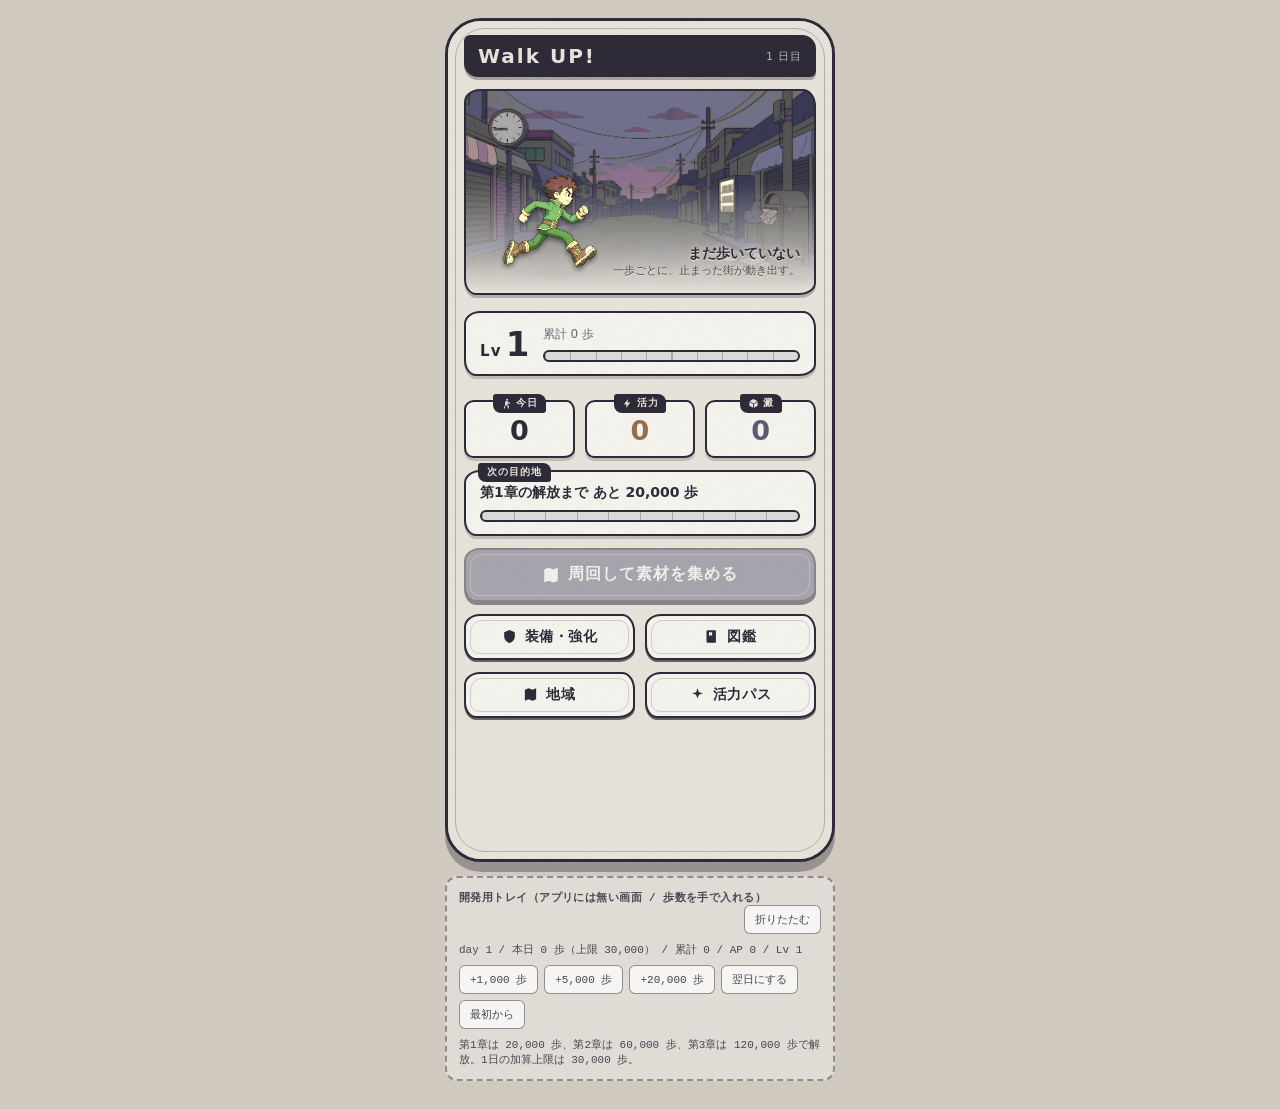
==== web/index.html @ e8f39b94 "feat: 画面デザインの見本としてブラウザ版を追加した SwiftUI で書くと、角丸カードの縦積み・行で組んだ一覧・SF Symbols・ 標準ナビゲーションバーという最短経路に落ちる。これは健康" ====
<!doctype html>
<html lang="ja">
<head>
<meta charset="utf-8">
<meta name="viewport" content="width=device-width, initial-scale=1, viewport-fit=cover">
<title>Walk UP! — ブラウザ版（画面デザインの見本）</title>
<link rel="stylesheet" href="style.css">
</head>
<body>

<!-- 端末の枠。画面はすべてこの中に重ねる。
     iPhone 相当（390×844）に固定してあるのは、SwiftUI へ移すときに
     「この幅で成立しているか」をそのまま確かめられるようにするため。 -->
<div id="frame">
  <div class="screen" id="home"></div>
  <div id="curtain"></div>
</div>

<!-- 開発用トレイ。**本編には存在しない。**
     ブラウザにはヘルスケアが無いので、歩数だけはここから手で入れる。
     意匠をわざとゲームから外し、移植対象と取り違えないようにしている。 -->
<div id="tray">
  <div class="tray-title">
    開発用トレイ（アプリには無い画面 / 歩数を手で入れる）
    <button data-act="fold" style="float:right">折りたたむ</button>
  </div>
  <div id="tray-state"></div>
  <div class="tray-row">
    <button data-walk="1000">+1,000 歩</button>
    <button data-walk="5000">+5,000 歩</button>
    <button data-walk="20000">+20,000 歩</button>
    <button data-act="next-day">翌日にする</button>
    <button data-act="reset">最初から</button>
  </div>
  <div class="tray-hint">第1章は 20,000 歩、第2章は 60,000 歩、第3章は 120,000 歩で解放。1日の加算上限は 30,000 歩。</div>
</div>

<script src="data.js"></script>
<script src="engine.js"></script>
<script src="ui.js"></script>
</body>
</html>
---- web/style.css ----
/* Walk UP! ブラウザ版 — 画面の意匠
 *
 * このファイルが本体。**ゲームに見えるかどうかは、ほぼここで決まる。**
 *
 * ── なぜ「アプリの顔」になるのか（作り直しの理由） ──
 * 角丸のカードを縦に等間隔で積み、各カードに見出しと数値を1つずつ置く。
 * これが健康アプリ・習慣化アプリの構造そのもので、中の絵や言葉を
 * どれだけ作り込んでも、構造が同じなら同じ顔になる。色や書体の問題ではない。
 *
 * ── ここで採る構造 ──
 * 画集の頁として組む。すなわち **図版（絵）と紙面（文字）を分ける。**
 *   1. 画面上部は「図版」。絵を薄めず、額装して1枚の絵として見せる
 *   2. 図版の下が「紙面」。数値は札に載せ、見出しは墨の帯で打つ
 *   3. 面には必ず 2px のインク線。角丸は不均一にして手で引いた線に寄せる
 *   4. 影はぼかさない。真下に落とす硬い影だけ
 *   5. OS 標準の部品（ナビバー・リスト行・トグル・システムアイコン）は1つも出さない
 *   6. 数値は等幅・極太。必ず動かしてから止める
 *
 * SwiftUI へ移すときの対応は `README.md` に表で置いてある。
 */

/* ------------------------------------------------------------------ */
/* 0. トークン                                                         */
/* ------------------------------------------------------------------ */

:root {
  /* 紙の色。**OS のライト／ダークには追従させない。**
     ダルモンの立ち絵はこの色の上で描かれている（ART_PROMPTS.md §2）。 */
  --paper: #E8E4DC;
  --paper-deep: #DCD6CB;  /* 紙面の陰。図版との境や見開きの谷に使う */
  --card: #F6F4EF;

  --ink: #2E2A38;        /* 輪郭線と本文。アートの線と同じ濃さ */
  --ink-soft: rgba(46, 42, 56, .32);
  --accent: #5F5B76;
  --accent-fill: #6B6782;
  --vigor: #9A6F4A;      /* 活力（AP）。歩数由来の資源なので暖色で区別する */
  --danger: #9B4A4A;
  --text: #2E2A38;
  --text-soft: #6B6675;

  --stroke: 2px;
  --depth: 3px;

  /* **角丸を不均一にする。** 四隅が同じ半径だと定規で引いた図形＝UI 部品に見える。
     縦横で別の値を与えると、手で囲った枠に近づく。 */
  --round: 16px 13px 17px 12px / 13px 17px 12px 16px;
  --round-s: 10px 8px 11px 9px / 9px 11px 8px 10px;

  --font: "Hiragino Maru Gothic ProN", "ヒラギノ丸ゴ ProN W4",
          "Hiragino Sans", "Yu Gothic", system-ui, sans-serif;

  /* 紙目。無地の面は印刷物に見えない。**ごく薄く、しかし必ず敷く。** */
  --grain: url("data:image/svg+xml,%3Csvg xmlns='http://www.w3.org/2000/svg' width='140' height='140'%3E%3Cfilter id='n'%3E%3CfeTurbulence type='fractalNoise' baseFrequency='0.85' numOctaves='3'/%3E%3CfeColorMatrix type='saturate' values='0'/%3E%3C/filter%3E%3Crect width='140' height='140' filter='url(%23n)' opacity='0.5'/%3E%3C/svg%3E");
}

* { box-sizing: border-box; margin: 0; padding: 0; -webkit-tap-highlight-color: transparent; }

body {
  font-family: var(--font);
  color: var(--text);
  background: #CFC9BF;
  display: flex;
  flex-direction: column;
  align-items: center;
  gap: 14px;
  padding: 18px 12px 28px;
  min-height: 100vh;
}

button { font-family: inherit; color: inherit; border: none; background: none; cursor: pointer; }
img { display: block; }

/* ------------------------------------------------------------------ */
/* 1. 端末の枠                                                         */
/* ------------------------------------------------------------------ */

#frame {
  position: relative;
  width: 390px;
  height: 844px;
  max-width: 100%;
  background: var(--paper);
  border: 3px solid var(--ink);
  border-radius: 36px;
  overflow: hidden;
  box-shadow: 0 10px 0 rgba(46, 42, 56, .35);
  flex: none;
}

/* 額装の内枠。**画集の図版は必ず枠の内側にある。**
   細い線を1本入れるだけで、画面が「頁」として閉じる。 */
#frame::after {
  content: ""; position: absolute; inset: 7px;
  border: 1px solid rgba(46, 42, 56, .28);
  border-radius: 30px;
  pointer-events: none;
  z-index: 80;
}

@media (max-width: 460px) {
  body { padding: 0; gap: 0; }
  #frame { width: 100%; height: 100dvh; border: none; border-radius: 0; box-shadow: none; }
  #frame::after { border-radius: 0; inset: 5px; }
}

.screen {
  position: absolute;
  inset: 0;
  /* **必ず自前の重なり文脈を作る。** これが無いと、画面の中で z-index を持つ部品
     （看板や図版）が、上に重ねたシートより手前に描かれて突き抜ける。 */
  z-index: 0;
  display: flex;
  flex-direction: column;
  background: var(--paper);
  overflow: hidden;
}

/* 紙目を全画面に敷く。乗算で落とすので、下の絵の色は変えない。 */
.screen::before {
  content: ""; position: absolute; inset: 0; z-index: 60;
  background-image: var(--grain);
  opacity: .16;
  mix-blend-mode: multiply;
  pointer-events: none;
}

/* シートは下から上げる。標準のモーダルに見せないため、上端を綴じ目のように作る。 */
.screen.sheet {
  top: 24px;
  border-top: var(--stroke) solid var(--ink);
  border-radius: 20px 18px 0 0;
  box-shadow: 0 -6px 0 rgba(46, 42, 56, .18);
}
@keyframes sheet-in { from { transform: translateY(100%); } to { transform: translateY(0); } }
@keyframes sheet-out { from { transform: translateY(0); } to { transform: translateY(100%); } }
.screen.sheet { animation: sheet-in .26s cubic-bezier(.2, .8, .3, 1) both; }
.screen.sheet.leaving { animation: sheet-out .2s ease-in both; }
/* 中身を作り直しただけのときは滑らせない。開き直して見えると操作が重くなる。 */
.screen.static { animation: none; }

@keyframes cover-in { from { opacity: 0; transform: scale(1.03); } to { opacity: 1; transform: scale(1); } }
.screen.cover { animation: cover-in .22s ease-out both; }

.body {
  /* **`position` を落とさないこと。** 図版が絶対配置なので、
     中身が静的配置のままだと絵の方が上に描かれ、紙面が絵の下に沈む。 */
  position: relative;
  flex: 1;
  overflow-y: auto;
  -webkit-overflow-scrolling: touch;
  padding: 16px;
  display: flex;
  flex-direction: column;
  gap: 12px;
}

/* 場面転換の暗転。**ここが無いと戦闘が「次の頁」に見える。** */
#curtain {
  position: absolute; inset: 0; background: #000;
  opacity: 0; pointer-events: none; transition: opacity .22s ease; z-index: 90;
}
#curtain.on { opacity: 1; }

/* ------------------------------------------------------------------ */
/* 2. 紙面の部品                                                       */
/* ------------------------------------------------------------------ */

/* 面。線と硬い影を持ち、角丸は不均一。 */
.panel {
  position: relative;
  background: var(--card);
  border: var(--stroke) solid var(--ink);
  border-radius: var(--round);
  box-shadow: 0 var(--depth) 0 rgba(46, 42, 56, .22);
  padding: 14px;
}
.panel.tight { padding: 12px; }
.panel.warn { background: rgba(155, 74, 74, .16); }
.panel.mark { background: rgba(95, 91, 118, .26); }

/* **見出しは「墨で押した帯」にする。**
   細い文字＋下線だとフォームの節見出しに見え、そこから全体が書類に戻る。 */
.plate {
  display: inline-flex; align-items: center; gap: 6px;
  /* 縦並びの中に置いても幅いっぱいに伸びないようにする。
     帯が画面幅に伸びると、押した印ではなく見出しバーになる。 */
  align-self: flex-start;
  padding: 5px 12px 6px;
  background: var(--ink);
  color: var(--paper);
  border-radius: 4px 11px 4px 11px;
  font-size: 12px; font-weight: 800; letter-spacing: .12em;
}
.plate.open { background: transparent; color: var(--ink); border: var(--stroke) solid var(--ink); }

.caption { font-size: 12px; color: var(--text-soft); line-height: 1.6; }
.body-text { font-size: 14px; line-height: 1.75; }
.row { display: flex; align-items: center; gap: 10px; }
.row.between { justify-content: space-between; }
.stack { display: flex; flex-direction: column; gap: 10px; }
.grow { flex: 1; }

/* ------------------------------------------------------------------ */
/* 3. ヘッダー                                                         */
/* ------------------------------------------------------------------ */

/* **標準のナビゲーションバーは使わない。**
   タイトルと「閉じる」が OS の顔で出ると、開いた瞬間に設定画面に見える。 */
.game-header {
  position: relative; z-index: 2;
  display: flex; align-items: center; gap: 12px;
  padding: 14px 16px 10px;
  flex: none;
}
.game-header h1 {
  font-size: 19px; font-weight: 800; letter-spacing: .08em;
}

.round-button {
  width: 38px; height: 38px; flex: none;
  display: grid; place-items: center;
  background: var(--card);
  border: var(--stroke) solid var(--ink);
  border-radius: 50%;
  box-shadow: 0 2px 0 rgba(46, 42, 56, .5);
  transition: transform .08s ease-out, box-shadow .08s ease-out;
}
.round-button:active { transform: translateY(2px); box-shadow: 0 0 0 rgba(46, 42, 56, 0); }

/* 持ち物。丸めた札に線を引くだけで「持ち物」に見える。 */
.counter {
  display: inline-flex; align-items: center; gap: 5px;
  padding: 6px 12px;
  background: var(--card);
  border: var(--stroke) solid var(--ink);
  border-radius: 999px;
  font-size: 13px; font-weight: 800;
  font-variant-numeric: tabular-nums;
  color: var(--accent);
}
.counter.vigor { color: var(--vigor); }

/* ------------------------------------------------------------------ */
/* 4. ボタン＝札                                                       */
/* ------------------------------------------------------------------ */

/* 手応えは色ではなく**動き**で作る。押した瞬間に影の分だけ沈める。
   内側にもう1本線を入れると、板に彫った看板に見える。 */
.btn {
  position: relative;
  display: flex; align-items: center; justify-content: center; gap: 8px;
  width: 100%; min-height: 54px;
  padding: 0 16px;
  font-size: 16px; font-weight: 800; letter-spacing: .06em;
  color: #fff;
  background: var(--accent-fill);
  border: var(--stroke) solid var(--ink);
  border-radius: var(--round);
  box-shadow: 0 var(--depth) 0 var(--ink);
  transition: transform .08s ease-out, box-shadow .08s ease-out;
}
.btn::after {
  content: ""; position: absolute; inset: 4px;
  border: 1px solid rgba(255, 255, 255, .32);
  border-radius: 12px 10px 13px 9px;
  pointer-events: none;
}
.btn:active { transform: translateY(var(--depth)); box-shadow: 0 0 0 var(--ink); }
.btn[disabled] { opacity: .5; pointer-events: none; }

.btn.secondary {
  min-height: 46px; font-size: 14px; letter-spacing: .04em;
  color: var(--ink); background: var(--card);
  box-shadow: 0 2px 0 rgba(46, 42, 56, .7);
}
.btn.secondary::after { border-color: rgba(46, 42, 56, .18); }
.btn.secondary:active { transform: translateY(2px); box-shadow: 0 0 0 var(--ink); }

/* 行内の小さな札（着脱・強化）。 */
.chip {
  display: inline-flex; align-items: center; gap: 5px;
  padding: 8px 14px;
  font-size: 12px; font-weight: 800;
  color: var(--ink); background: var(--card);
  border: var(--stroke) solid var(--ink);
  border-radius: var(--round-s);
  box-shadow: 0 2px 0 rgba(46, 42, 56, .7);
  transition: transform .08s ease-out, box-shadow .08s ease-out;
  white-space: nowrap;
}
.chip:active { transform: translateY(2px); box-shadow: 0 0 0 var(--ink); }
.chip.on { background: var(--accent-fill); color: #fff; }
.chip[disabled] { opacity: .45; pointer-events: none; }

.btn-row { display: flex; gap: 10px; }
.btn-row > * { flex: 1; }

/* ------------------------------------------------------------------ */
/* 5. 数値とゲージ                                                     */
/* ------------------------------------------------------------------ */

.num { font-variant-numeric: tabular-nums; font-weight: 800; }

/* 数値は「札に打った数」として置く。
   **見出しを上、数値を下に積むと帳票になる。**帯を貼って数を主役にする。 */
.tile {
  position: relative;
  flex: 1; min-width: 0;
  display: flex; flex-direction: column; align-items: center; gap: 4px;
  padding: 12px 6px 10px;
  background: var(--card);
  border: var(--stroke) solid var(--ink);
  border-radius: var(--round-s);
  box-shadow: 0 var(--depth) 0 rgba(46, 42, 56, .22);
}
.tile .k {
  display: flex; align-items: center; gap: 4px;
  font-size: 10px; font-weight: 800; letter-spacing: .08em;
  color: var(--paper); background: var(--ink);
  padding: 2px 8px 3px; border-radius: 3px 8px 3px 8px;
  margin-top: -20px;
}
.tile .v {
  font-size: 27px; font-weight: 800; font-variant-numeric: tabular-nums;
  line-height: 1.05; color: var(--ink);
}
.tile.vigor .v { color: var(--vigor); }
.tile.accent .v { color: var(--accent); }
.tile-row { display: flex; gap: 10px; margin-top: 12px; }

/* ゲージ。**線の無い細いバーは OS 標準の部品にしか見えない。**
   輪郭線を引き、内側に目盛りを刻む。 */
.meter {
  position: relative;
  height: 16px;
  border: var(--stroke) solid var(--ink);
  border-radius: 999px;
  background: rgba(95, 91, 118, .16);
  overflow: hidden;
}
.meter > i {
  display: block; height: 100%;
  background: var(--accent);
  border-radius: 999px;
  transition: width .35s cubic-bezier(.2, .8, .3, 1);
}
/* 目盛り。10等分の刻みがあるだけで「計器」になる。 */
.meter::after {
  content: ""; position: absolute; inset: 0;
  background: repeating-linear-gradient(to right,
    rgba(46, 42, 56, .28) 0 1px, transparent 1px 10%);
  pointer-events: none;
}
.meter.vigor { background: rgba(154, 111, 74, .18); }
.meter.vigor > i { background: var(--vigor); }
.meter.danger { background: rgba(155, 74, 74, .2); }
.meter.danger > i { background: var(--danger); }
.meter.slim { height: 12px; }

/* ------------------------------------------------------------------ */
/* 6. ホーム — 図版と紙面                                              */
/* ------------------------------------------------------------------ */

/* 看板。アプリ名は見出しではなく**看板**として出す。 */
.signboard {
  position: relative; z-index: 2;
  display: flex; align-items: center; gap: 10px;
  margin: 14px 16px 0;
  padding: 9px 14px;
  background: var(--ink);
  color: var(--paper);
  border-radius: 6px 14px 6px 14px;
  box-shadow: 0 var(--depth) 0 rgba(46, 42, 56, .35);
}
.signboard .title { font-size: 20px; font-weight: 800; letter-spacing: .1em; }
.signboard .day { margin-left: auto; font-size: 11px; opacity: .75; letter-spacing: .08em; }

/* 図版。**絵を薄めない。** 55% まで沈めた背景は「ぼやけた汚れ」にしかならず、
   世界がそこにある感じは出ない。額に入れて1枚の絵として見せ、
   下端だけを紙に溶かして、紙面と地続きにする。 */
.plate-art {
  position: relative;
  margin: 12px 16px 0;
  height: 206px;
  border: var(--stroke) solid var(--ink);
  border-radius: var(--round);
  overflow: hidden;
  background-size: cover;
  background-position: center 38%;
  box-shadow: 0 var(--depth) 0 rgba(46, 42, 56, .28);
  flex: none;
}
.plate-art::after {
  content: ""; position: absolute; inset: 0;
  background: linear-gradient(to bottom, rgba(232,228,220,0) 45%, rgba(232,228,220,.55) 78%, var(--paper) 100%);
}
.plate-art .hero {
  position: absolute; left: 18px; bottom: 6px; z-index: 1;
  width: 132px; height: 132px; object-fit: contain;
  filter: drop-shadow(0 3px 2px rgba(0,0,0,.4));
}
/* 接地の影。立ち絵は透過で影を持たないので、UI 側で足さないと浮く。 */
.plate-art .ground {
  position: absolute; left: 40px; bottom: 10px; z-index: 0;
  width: 96px; height: 16px;
  background: radial-gradient(ellipse at center, rgba(0,0,0,.45), rgba(0,0,0,0) 70%);
}
/* 世界の側の言葉。図版の中に置く。紙面に降ろすと説明文になる。 */
.plate-art .voice {
  position: absolute; right: 14px; bottom: 14px; z-index: 2;
  max-width: 190px; text-align: right;
}
.plate-art .voice .l1 {
  font-size: 14px; font-weight: 800; color: var(--ink);
  text-shadow: 0 1px 0 var(--paper), 0 0 6px var(--paper);
}
.plate-art .voice .l2 {
  font-size: 11px; color: var(--ink); opacity: .78; line-height: 1.5;
  text-shadow: 0 1px 0 var(--paper), 0 0 6px var(--paper);
}

@keyframes bob { from { transform: translateY(5px); } to { transform: translateY(-5px); } }
.bob { animation: bob 2.2s ease-in-out infinite alternate; }

/* 級位の帯。Lv とゲージを横一列に置いて、カードの積み重ねを1段減らす。 */
.rank-band {
  display: flex; align-items: center; gap: 12px;
  padding: 12px 14px;
  background: var(--card);
  border: var(--stroke) solid var(--ink);
  border-radius: var(--round);
  box-shadow: 0 var(--depth) 0 rgba(46, 42, 56, .22);
}
.rank-band .lv {
  font-size: 15px; font-weight: 800; letter-spacing: .08em; line-height: 1;
  display: flex; align-items: baseline; gap: 4px; flex: none;
}
.rank-band .lv b { font-size: 34px; font-variant-numeric: tabular-nums; }
.rank-band .right { flex: 1; min-width: 0; display: flex; flex-direction: column; gap: 6px; }

.badge-up {
  padding: 3px 9px 4px; border-radius: 999px;
  background: var(--vigor); color: #fff;
  border: var(--stroke) solid var(--ink);
  font-size: 10px; font-weight: 800; letter-spacing: .08em;
  animation: stamp .32s cubic-bezier(.2, 1.6, .4, 1) both;
}
@keyframes stamp {
  from { transform: scale(1.7) rotate(-14deg); opacity: 0; }
  to { transform: scale(1) rotate(0); opacity: 1; }
}

/* 次の目的地。**行ではなく高札**として出す。 */
.notice {
  position: relative;
  display: flex; align-items: center; gap: 12px;
  padding: 12px 14px;
  background: var(--card);
  border: var(--stroke) solid var(--ink);
  border-radius: var(--round);
  box-shadow: 0 var(--depth) 0 rgba(46, 42, 56, .22);
}
.notice .tag {
  position: absolute; top: -9px; left: 12px;
  padding: 2px 9px 3px;
  background: var(--ink); color: var(--paper);
  font-size: 10px; font-weight: 800; letter-spacing: .1em;
  border-radius: 3px 8px 3px 8px;
}
.notice .face { flex: none; width: 46px; height: 46px; display: grid; place-items: center; }
.notice .face img { width: 46px; height: 46px; object-fit: contain; }
.notice .where { font-size: 11px; color: var(--text-soft); letter-spacing: .06em; }
.notice .who { font-size: 15px; font-weight: 800; }
.notice .cost { margin-left: auto; display: inline-flex; align-items: center; gap: 4px; font-size: 14px; font-weight: 800; color: var(--vigor); }
.notice .cost.short { color: var(--text-soft); }

/* ------------------------------------------------------------------ */
/* 7. 討伐 — 道と標                                                    */
/* ------------------------------------------------------------------ */

/* 章の扉。地域の絵を細く敷き、そこから道が始まる。 */
.chapter-card { padding: 0; overflow: hidden; }
.chapter-door {
  position: relative; height: 72px;
  background-size: cover; background-position: center 45%;
  border-bottom: var(--stroke) solid var(--ink);
  display: flex; align-items: center; gap: 8px; padding: 0 12px;
}
.chapter-door::after {
  content: ""; position: absolute; inset: 0;
  background: linear-gradient(to right, rgba(0,0,0,.55), rgba(0,0,0,.2));
}
.chapter-door > * { position: relative; z-index: 1; }
.chapter-door h2 { color: #fff; font-size: 16px; font-weight: 800; letter-spacing: .06em; text-shadow: 0 1px 3px rgba(0,0,0,.7); }
.chapter-door .no {
  color: var(--ink); background: var(--paper);
  font-size: 11px; font-weight: 800; letter-spacing: .08em;
  padding: 3px 9px 4px; border-radius: 3px 9px 3px 9px;
}
.chapter-door.locked { filter: grayscale(1) brightness(.8); }
.chapter-body { padding: 12px 14px 14px; }
.panel.closed { opacity: .6; }

/* **一覧を「行」で組まない。** 上から下へ道を1本引き、ノードを標として置く。
   同じ情報でも、リスト行にした瞬間に設定画面になる。 */
.trail { position: relative; }
.trail::before {
  content: ""; position: absolute;
  left: 27px; top: 12px; bottom: 12px;
  width: 0; border-left: 3px dotted rgba(46, 42, 56, .38);
}

.node {
  position: relative;
  display: flex; align-items: center; gap: 12px;
  width: 100%;
  padding: 6px 2px;
  text-align: left;
}
.node .medal {
  position: relative; flex: none;
  width: 50px; height: 50px;
  display: grid; place-items: center;
  background: var(--card);
  border: var(--stroke) solid var(--ink);
  border-radius: 50%;
  box-shadow: 0 2px 0 rgba(46, 42, 56, .45);
}
.node .medal img { width: 40px; height: 40px; object-fit: contain; }
.node.locked .medal { background: rgba(46, 42, 56, .08); }
.node:not(.cleared) .medal img { filter: grayscale(1); opacity: .5; }
.node.cleared .medal { background: rgba(95, 91, 118, .22); }
/* ボスは径を変えずに**二重の輪**で示す。径を変えると道の線から中心がずれる。 */
.node.boss .medal {
  border-width: 3px;
  box-shadow: 0 2px 0 rgba(46, 42, 56, .45), 0 0 0 3px var(--card), 0 0 0 5px var(--ink);
}
.node .stamp {
  position: absolute; right: -3px; bottom: -3px;
  width: 20px; height: 20px; border-radius: 50%;
  display: grid; place-items: center;
  background: var(--card); border: var(--stroke) solid var(--ink);
  color: var(--accent);
}
.node .name { font-size: 14px; font-weight: 700; letter-spacing: .02em; }
.node.boss .name { font-size: 15px; font-weight: 800; }
.node .cost { margin-left: auto; display: inline-flex; align-items: center; gap: 4px; font-size: 12px; font-weight: 800; color: var(--vigor); }
.node .cost.short { color: var(--text-soft); }
.node[disabled] { opacity: .5; }
.node:not([disabled]):active .medal { transform: translateY(2px); box-shadow: 0 0 0; }
.node .drop { display: inline-flex; align-items: center; gap: 4px; font-size: 11px; color: var(--accent); font-weight: 700; }

/* ------------------------------------------------------------------ */
/* 8. 戦闘                                                             */
/* ------------------------------------------------------------------ */

.battle { background: #1b1922; }
.battle .bg { position: absolute; inset: 0; background-size: cover; background-position: center; }
/* 上下を暗く落として立ち絵を浮かせる。HP と数値の可読性もここで確保する。 */
.battle .scrim {
  position: absolute; inset: 0;
  background: linear-gradient(to bottom, rgba(0,0,0,.55) 0%, rgba(0,0,0,.05) 42%, rgba(0,0,0,.62) 100%);
}
.battle .inner {
  position: absolute; inset: 0;
  display: flex; flex-direction: column;
  padding: 18px 18px 22px;
  gap: 10px;
}

.battle-tag {
  align-self: center;
  padding: 3px 12px 4px;
  border: 1px solid rgba(255,255,255,.45);
  background: rgba(0,0,0,.4);
  color: rgba(255,255,255,.88);
  border-radius: 3px 10px 3px 10px;
  font-size: 10px; font-weight: 800; letter-spacing: .14em;
}

.battle .enemy-name {
  text-align: center; color: #fff;
  font-size: 17px; font-weight: 800; letter-spacing: .08em;
  text-shadow: 0 1px 3px rgba(0,0,0,.7);
}
.battle .enemy-name.boss { font-size: 22px; letter-spacing: .14em; }

/* HP は木札に載せる。裸のバーだけだと計器が浮いて見える。 */
.gauge-plate {
  display: flex; align-items: center; gap: 8px;
  max-width: 300px; width: 100%; margin: 0 auto;
  padding: 6px 10px;
  background: rgba(20, 18, 26, .55);
  border: var(--stroke) solid rgba(255,255,255,.5);
  border-radius: var(--round-s);
}
.gauge-plate .meter { flex: 1; height: 14px; border-color: rgba(255,255,255,.55); background: rgba(255,255,255,.12); }
.gauge-plate .meter::after { background: repeating-linear-gradient(to right, rgba(255,255,255,.3) 0 1px, transparent 1px 10%); }
.gauge-plate .hp { width: 46px; text-align: right; font-size: 12px; font-weight: 800; color: #fff; font-variant-numeric: tabular-nums; }
.gauge-plate .who { font-size: 10px; font-weight: 800; letter-spacing: .1em; color: rgba(255,255,255,.7); flex: none; }

.field { flex: 1; display: flex; align-items: flex-end; gap: 8px; padding-bottom: 18px; }
.fighter { position: relative; flex: 1; display: flex; justify-content: center; align-items: flex-end; }
/* 立ち絵は背景が透過で影を持たない（アートの規約）。**接地の影は UI 側で足す。**
   これが無いと2体とも道路の上に浮いて、切り抜きを貼っただけに見える。 */
.fighter::after {
  content: ""; position: absolute; z-index: 0;
  bottom: 8px; left: 50%; width: 130px; height: 20px; margin-left: -65px;
  background: radial-gradient(ellipse at center, rgba(0,0,0,.55), rgba(0,0,0,0) 70%);
}
.fighter img {
  position: relative; z-index: 1;
  max-width: 172px; max-height: 210px;
  width: 100%; object-fit: contain;
  filter: drop-shadow(0 3px 3px rgba(0,0,0,.45));
  transition: transform .12s ease-out, filter .12s ease-out;
}
/* ボスは横に広い個体がいる。高さだけ緩めても大きく見えないので幅も広げる。 */
.fighter.foe.boss img { max-height: 268px; max-width: 205px; }

/* 攻撃は相手へ踏み込む。被弾は後ろへ下がる。左右で向きが逆になる。 */
.fighter.hero.lunge img { transform: translateX(26px); }
.fighter.hero.recoil img { transform: translateX(-16px); }
.fighter.foe.lunge img { transform: translateX(-26px); }
.fighter.foe.recoil img { transform: translateX(16px); }

/* 被弾。**主人公は明度を上げない。** 細い髪の輪郭が白飛びして頭が欠けて見える。
   外周の発光だけで受けたことを示す。 */
.fighter.hero.flash img { filter: drop-shadow(0 0 9px rgba(255,255,255,.85)) drop-shadow(0 3px 3px rgba(0,0,0,.45)); }
.fighter.foe.flash img { filter: brightness(1.35) drop-shadow(0 3px 3px rgba(0,0,0,.45)); }

/* 撃破は「溶け落ちる」。半分溶けた造形なので、倒れるより縦に潰れる方が絵と合う。 */
.fighter.melted img { transform: scale(1.25, .12); transform-origin: bottom center; opacity: 0; transition: transform .55s ease-in, opacity .55s ease-in; }
.fighter.melted::after { opacity: 0; transition: opacity .5s ease-in; }

.puddle {
  position: absolute; bottom: 12px; left: 50%; z-index: 0;
  width: 40px; height: 8px; margin-left: -20px;
  background: rgba(95, 91, 118, .55);
  border-radius: 50%;
  opacity: 0;
  transition: width .9s ease-out, height .9s ease-out, margin .9s ease-out, opacity .9s ease-out;
}
.fighter.melted .puddle { opacity: 1; width: 150px; height: 22px; margin-left: -75px; }

/* ダメージ数値は立ち絵の**上端**に出す。中央だと顔に重なり、被弾フラッシュと
   合わさって頭が欠けたように見える。 */
.dmg {
  position: absolute; top: 0; left: 50%; z-index: 3;
  font-size: 36px; font-weight: 800; color: #E9DCD4;
  -webkit-text-stroke: 3px var(--ink);
  paint-order: stroke fill;
  text-shadow: 0 3px 0 rgba(0,0,0,.5);
  pointer-events: none;
  animation: dmg-pop .6s ease-out both;
}
.dmg.on-player { color: #F0C2C2; }
@keyframes dmg-pop {
  0% { transform: translate(-50%, 0) scale(1.7); opacity: 1; }
  18% { transform: translate(-50%, -6px) scale(1); opacity: 1; }
  100% { transform: translate(-50%, -54px) scale(1); opacity: 0; }
}

/* 命中の跡は**土煙と靴底**にする。主人公の武器は靴なので、弧を描く斬撃は設定と噛み合わない。
   色は白い閃光ではなく道路に馴染む灰。暗い背景に白を置くと別のゲームの光り物に見える。 */
.puff { position: absolute; bottom: 14px; left: 50%; width: 0; height: 0; z-index: 2; pointer-events: none; }
.puff span {
  position: absolute; border-radius: 50%;
  background: rgba(184, 184, 184, .55);
  animation: puff-out .32s ease-out both;
}
@keyframes puff-out {
  from { transform: translate(0, 0) scale(.4); opacity: 1; }
  to { transform: translate(var(--dx), var(--dy)) scale(1.5); opacity: 0; }
}
.puff .sole {
  position: absolute; left: -17px; bottom: 0;
  width: 34px; height: 46px; border-radius: 15px;
  background: rgba(140, 140, 140, .75);
  transform: rotate(-12deg);
  animation: sole-fade .32s ease-out both;
}
.puff .sole::before, .puff .sole::after {
  content: ""; position: absolute; left: 16%; width: 68%; height: 3px;
  background: rgba(232, 228, 220, .6);
}
.puff .sole::before { top: 34%; }
.puff .sole::after { top: 58%; }
@keyframes sole-fade { from { opacity: .9; transform: rotate(-12deg) scale(.9); } to { opacity: 0; transform: rotate(-12deg) scale(1.1); } }

.battle .hit-flash { position: absolute; inset: 0; background: var(--danger); opacity: 0; pointer-events: none; transition: opacity .18s ease-out; }

/* 画面ごと揺らす。個々の要素ではなく画面が動くと衝撃に見える。 */
@keyframes shake-l { 0%{transform:translateX(0)} 25%{transform:translateX(9px)} 50%{transform:translateX(-6px)} 75%{transform:translateX(4px)} 100%{transform:translateX(0)} }
@keyframes shake-s { 0%{transform:translateX(0)} 25%{transform:translateX(4px)} 50%{transform:translateX(-3px)} 75%{transform:translateX(2px)} 100%{transform:translateX(0)} }
.shake-strong { animation: shake-l .18s linear; }
.shake-light { animation: shake-s .18s linear; }

/* ------------------------------------------------------------------ */
/* 9. 結果                                                             */
/* ------------------------------------------------------------------ */

/* 結果は「閉じる」しかない画面。中身を上下の中央に置き、判子で締める。 */
.result .body { justify-content: center; gap: 16px; }

/* 判子。**大きく傾いた状態から一気に縮んで、わずかに傾いたまま止まる。**
   正位置にきっちり収めると印刷物になる。手で押した跡は少し曲がっている。
   静止して出すのは論外——討伐のたびに見る画面なのに何も起きていないように見える。 */
@keyframes stamp-seal {
  from { transform: scale(1.8) rotate(-20deg); opacity: 0; }
  to { transform: scale(1) rotate(-5deg); opacity: 1; }
}
.result-seal {
  position: relative;
  margin: 0 auto;
  width: 104px; height: 104px; border-radius: 50%;
  display: grid; place-items: center;
  border: 3px solid var(--accent);
  background: rgba(95, 91, 118, .22);
  color: var(--accent);
  animation: stamp-seal .34s cubic-bezier(.2, 1.6, .4, 1) both;
}
.result-seal::after {
  content: ""; position: absolute; inset: 7px;
  border: 1px solid currentColor; border-radius: 50%; opacity: .5;
}
.result-seal.lost { background: rgba(155, 74, 74, .2); color: var(--danger); border-color: var(--danger); }
.result-title {
  text-align: center; font-size: 24px; font-weight: 800; letter-spacing: .14em;
  animation: stamp .32s cubic-bezier(.2,1.6,.4,1) .05s both;
}

/* 獲得物は**絵札を並べる**。行に「名前 …… ×3」と書くと納品書になる。 */
/* 列幅を固定して中央に寄せる。1fr で伸ばすと、1個だけの時に
   画面幅いっぱいの帯になり、絵札に見えなくなる。 */
.loot-grid { display: grid; grid-template-columns: repeat(3, 102px); justify-content: center; gap: 10px; }
.loot {
  display: flex; flex-direction: column; align-items: center; gap: 6px;
  padding: 12px 6px 10px;
  background: var(--card);
  border: var(--stroke) solid var(--ink);
  border-radius: var(--round-s);
  box-shadow: 0 var(--depth) 0 rgba(46, 42, 56, .22);
  color: var(--accent);
}
.loot .lname { font-size: 10px; color: var(--text-soft); font-weight: 700; text-align: center; line-height: 1.3; }
.loot .lnum { font-size: 18px; font-weight: 800; font-variant-numeric: tabular-nums; color: var(--ink); }
@keyframes reveal { from { opacity: 0; transform: translateY(12px) scale(.94); } to { opacity: 1; transform: translateY(0) scale(1); } }
.loot.hidden, .reward-row.hidden { opacity: 0; }
.loot.show, .reward-row.show { animation: reveal .3s cubic-bezier(.2, 1.2, .4, 1) both; }

.reward-row { display: flex; align-items: center; gap: 8px; font-size: 14px; }
.reward-row .amount { margin-left: auto; font-weight: 800; color: var(--accent); font-variant-numeric: tabular-nums; }

/* ------------------------------------------------------------------ */
/* 10. 図鑑                                                            */
/* ------------------------------------------------------------------ */

/* **一覧は必ず格子にする。** 図鑑を縦一列の行で組むと、連絡先アプリになる。 */
.bestiary-grid { display: grid; grid-template-columns: repeat(3, 1fr); gap: 10px; }
.bestiary-cell {
  position: relative;
  aspect-ratio: 1;
  display: flex; flex-direction: column; align-items: center; justify-content: flex-end;
  gap: 2px; padding: 6px;
  background: var(--card);
  border: var(--stroke) solid var(--ink);
  border-radius: var(--round-s);
  box-shadow: 0 2px 0 rgba(46, 42, 56, .3);
}
/* 絵は残りの高さいっぱいに置き、名前の分だけを確実に残す。
   高さを % で決めると、枠からはみ出して名前が切れる。 */
.bestiary-cell { overflow: hidden; }
.bestiary-cell img { width: 100%; flex: 1; min-height: 0; object-fit: contain; }
.bestiary-cell .cname { font-size: 11px; font-weight: 700; flex: none; }
.bestiary-cell .count { position: absolute; top: 4px; right: 6px; font-size: 10px; color: var(--text-soft); font-variant-numeric: tabular-nums; }
/* 目撃のみは影で出す。「まだ会っていないダルモンがいる」ことだけを伝える。 */
.bestiary-cell.shadow img { filter: brightness(0) opacity(.35); }
.bestiary-cell.unknown { background: rgba(46, 42, 56, .07); box-shadow: none; }
.bestiary-cell.unknown .qm { font-size: 26px; font-weight: 800; color: rgba(46, 42, 56, .3); flex: 1; display: grid; place-items: center; }
.bestiary-cell.boss { border-width: 3px; }
.bestiary-cell:not([disabled]):active { transform: translateY(2px); box-shadow: 0 0 0; }

.detail-art {
  position: relative;
  height: 230px; display: grid; place-items: center;
  border: var(--stroke) solid var(--ink); border-radius: var(--round);
  background-size: cover; background-position: center;
  box-shadow: 0 var(--depth) 0 rgba(46, 42, 56, .22);
  overflow: hidden;
}
.detail-art::after {
  content: ""; position: absolute; inset: 0;
  background: linear-gradient(to bottom, rgba(0,0,0,.35), rgba(0,0,0,.1) 40%, rgba(0,0,0,.45));
}
.detail-art img { position: relative; z-index: 1; max-height: 196px; max-width: 80%; object-fit: contain; filter: drop-shadow(0 4px 4px rgba(0,0,0,.5)); }

.stat-line { display: flex; gap: 8px; }
.stat-line > div {
  flex: 1; text-align: center; padding: 8px 4px;
  border: var(--stroke) solid var(--ink); border-radius: var(--round-s); background: var(--card);
}
.stat-line .k { font-size: 10px; color: var(--text-soft); letter-spacing: .08em; }
.stat-line .v { font-size: 19px; font-weight: 800; font-variant-numeric: tabular-nums; }

/* ------------------------------------------------------------------ */
/* 11. 地域                                                            */
/* ------------------------------------------------------------------ */

.region-card { padding: 0; overflow: hidden; }
.region-head {
  position: relative; height: 118px;
  background-size: cover; background-position: center;
  display: flex; align-items: flex-end;
  border-bottom: var(--stroke) solid var(--ink);
}
.region-head::after {
  content: ""; position: absolute; inset: 0;
  background: linear-gradient(to bottom, rgba(0,0,0,.1), rgba(0,0,0,.65));
}
.region-head .rname {
  position: relative; z-index: 1;
  padding: 14px; color: #fff; font-size: 16px; font-weight: 800; letter-spacing: .06em;
  text-shadow: 0 1px 3px rgba(0,0,0,.7);
  display: flex; align-items: center; gap: 6px;
}
.region-head.locked { filter: grayscale(1); }
.region-body { padding: 14px; display: flex; flex-direction: column; gap: 14px; }

/* 未読の記述。文字を伏せた紙面として見せる。 */
.scripture p.veiled { padding-top: 4px; }
.scripture p.veiled::before { content: "◇"; color: var(--text-soft); }
.scripture p.veiled i {
  display: block; height: 9px; border-radius: 2px; margin: 7px 0;
  background: repeating-linear-gradient(90deg,
    rgba(46, 42, 56, .13) 0 16px, transparent 16px 23px);
}
.scripture p.veiled i:last-child { width: 62%; }

/* ------------------------------------------------------------------ */
/* 12. 装備                                                            */
/* ------------------------------------------------------------------ */

.equip-item { display: flex; flex-direction: column; gap: 10px; padding: 6px 0; }
.equip-item + .equip-item { border-top: 1px dashed rgba(46, 42, 56, .25); padding-top: 12px; }
.equip-item .ename { font-size: 14px; font-weight: 800; }
.equip-item .plus { font-size: 12px; font-weight: 800; color: var(--vigor); }

/* 強化段階は数字ではなく**目盛り**で出す。あと何段階かが一目で分かる。 */
.pips { display: flex; gap: 4px; }
.pips i {
  width: 15px; height: 11px;
  border: var(--stroke) solid var(--ink); border-radius: 3px;
  background: transparent;
}
.pips i.on { background: var(--vigor); }

/* ------------------------------------------------------------------ */
/* 13. 道標・パス                                                      */
/* ------------------------------------------------------------------ */

/* 「世界の記述」は読み物。**部品に載せない。**
   1件ずつカードに入れると通知の一覧になり、読む物に見えなくなる。
   紙面に直接組み、印で区切る。 */
.scripture {
  background: var(--card);
  border: var(--stroke) solid var(--ink);
  border-radius: var(--round);
  box-shadow: 0 var(--depth) 0 rgba(46, 42, 56, .22);
  padding: 16px 16px 14px;
}
.scripture p {
  position: relative;
  font-size: 14px; line-height: 1.95;
  padding-left: 18px;
  text-indent: -.4em;
}
.scripture p + p { margin-top: 14px; padding-top: 14px; border-top: 1px dashed rgba(46, 42, 56, .28); }
.scripture p::before {
  content: "◆";
  position: absolute; left: 0; top: .35em;
  font-size: 9px; color: var(--accent); text-indent: 0;
}
.scripture p + p::before { top: calc(14px + .35em); }
@keyframes fade-in { from { opacity: 0; transform: translateY(6px); } to { opacity: 1; transform: translateY(0); } }
.scripture p.hidden { opacity: 0; }
.scripture p.show { animation: fade-in .35s ease-out both; }

.pass-hero { text-align: center; display: flex; flex-direction: column; gap: 8px; align-items: center; }
.pass-price { font-size: 30px; font-weight: 800; font-variant-numeric: tabular-nums; }

/* ------------------------------------------------------------------ */
/* 14. 開発用トレイ（本編には存在しない）                              */
/* ------------------------------------------------------------------ */

/* ブラウザにはヘルスケアが無いので歩数を手で入れる。
   **意図的にゲームの意匠から外してある。** ここを移植対象と勘違いさせないため。 */
#tray {
  width: 390px; max-width: 100%;
  border: 2px dashed rgba(46, 42, 56, .45);
  border-radius: 12px;
  padding: 12px;
  display: flex; flex-direction: column; gap: 8px;
  font-family: ui-monospace, "SF Mono", Menlo, monospace;
  font-size: 11px; color: #4a4652;
  background: rgba(255, 255, 255, .35);
}
#tray .tray-title { font-weight: 700; letter-spacing: .04em; }
#tray .tray-row { display: flex; gap: 6px; flex-wrap: wrap; }
#tray button {
  padding: 6px 10px; font-size: 11px; font-family: inherit;
  border: 1px solid rgba(46, 42, 56, .5); border-radius: 6px;
  background: rgba(255, 255, 255, .7);
}
#tray button:active { background: rgba(46, 42, 56, .12); }
#tray.folded #tray-state,
#tray.folded .tray-row,
#tray.folded .tray-hint { display: none; }
@media (max-width: 460px) {
  #tray { position: fixed; bottom: 0; left: 0; right: 0; width: 100%; border-radius: 0; z-index: 200; background: rgba(240, 238, 233, .96); }
}
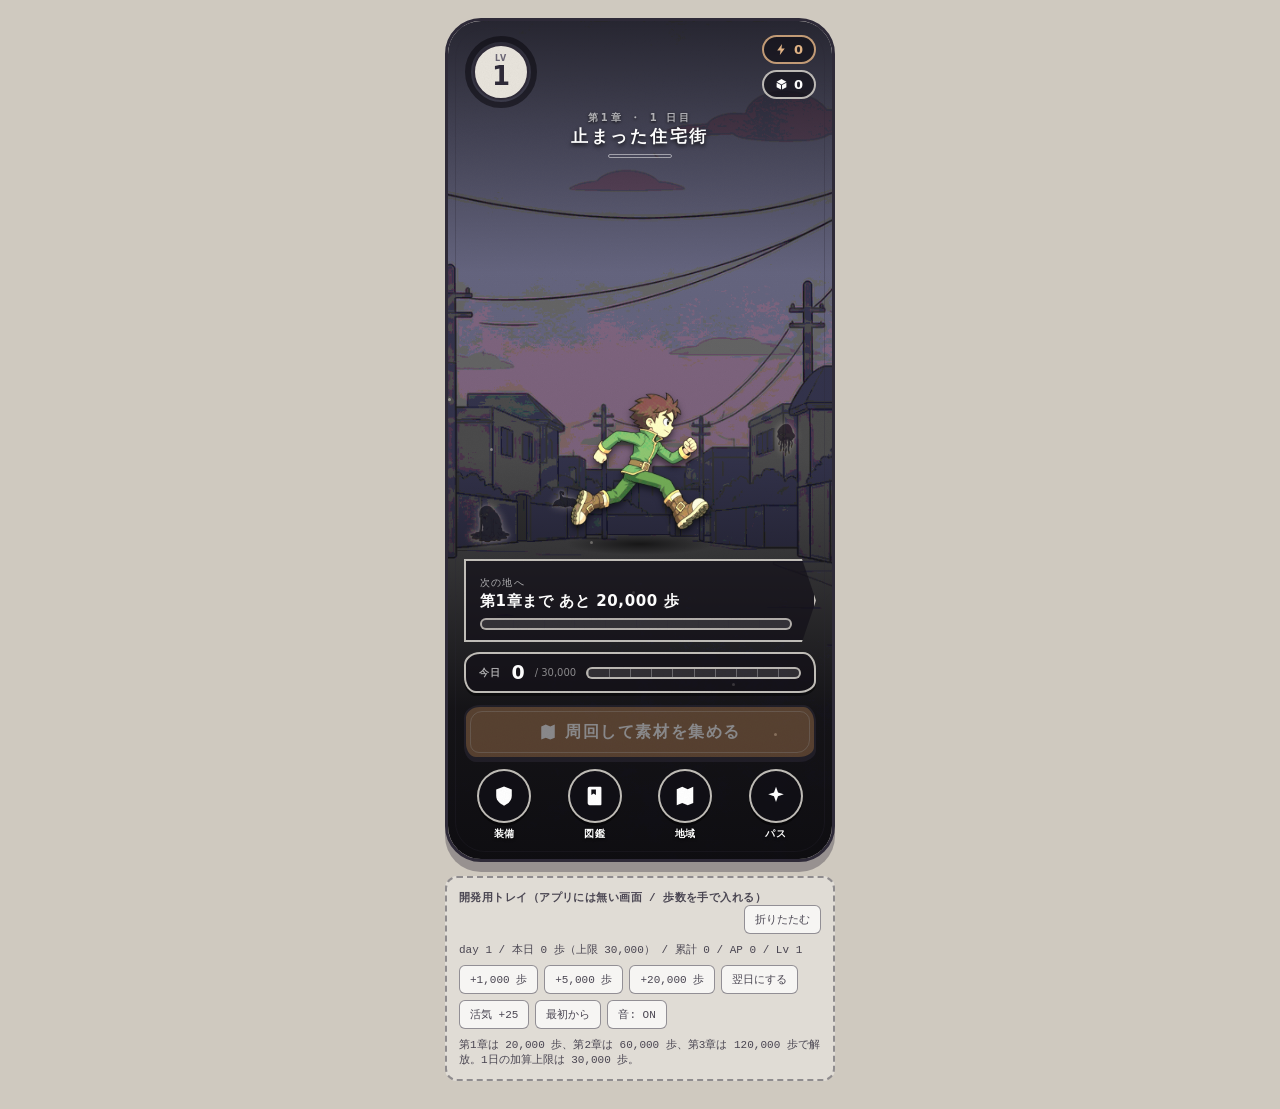
==== commit c94bb0a1: "feat: 活気を風景に返し、場面転換・文字送り・戦闘の演出を入れた この作品の主題は「止まった世界が、歩いた分だけ動き出す」なのに、 活気ゲージ（§17.9）はシートの中の数値とバーで終わっていた。" ====
--- a/web/index.html
+++ b/web/index.html
@@ -14,6 +14,8 @@
 <div id="frame">
   <div class="screen" id="home"></div>
   <div id="curtain"></div>
+  <!-- 場面転換のワイプ。上下2枚の帯が逆方向から閉じ、逆方向へ抜ける。 -->
+  <div id="wipe"><i class="a"></i><i class="b"></i></div>
 </div>
 
 <!-- 開発用トレイ。**本編には存在しない。**
@@ -30,13 +32,16 @@
     <button data-walk="5000">+5,000 歩</button>
     <button data-walk="20000">+20,000 歩</button>
     <button data-act="next-day">翌日にする</button>
+    <button data-act="vitality">活気 +25</button>
     <button data-act="reset">最初から</button>
+    <button data-act="sound">音: ON</button>
   </div>
   <div class="tray-hint">第1章は 20,000 歩、第2章は 60,000 歩、第3章は 120,000 歩で解放。1日の加算上限は 30,000 歩。</div>
 </div>
 
 <script src="data.js"></script>
 <script src="engine.js"></script>
+<script src="sound.js"></script>
 <script src="ui.js"></script>
 </body>
 </html>
--- a/web/style.css
+++ b/web/style.css
@@ -8,13 +8,21 @@
  * どれだけ作り込んでも、構造が同じなら同じ顔になる。色や書体の問題ではない。
  *
  * ── ここで採る構造 ──
- * 画集の頁として組む。すなわち **図版（絵）と紙面（文字）を分ける。**
- *   1. 画面上部は「図版」。絵を薄めず、額装して1枚の絵として見せる
- *   2. 図版の下が「紙面」。数値は札に載せ、見出しは墨の帯で打つ
- *   3. 面には必ず 2px のインク線。角丸は不均一にして手で引いた線に寄せる
- *   4. 影はぼかさない。真下に落とす硬い影だけ
- *   5. OS 標準の部品（ナビバー・リスト行・トグル・システムアイコン）は1つも出さない
- *   6. 数値は等幅・極太。必ず動かしてから止める
+ * **画面を2種類に分ける。混ぜない。**
+ *   世界（ホーム・討伐・戦闘）… アートが地。全面に敷き、UI は暗い札として上に浮く
+ *   帳面（装備・図鑑・地域・道標）… 紙が地。下から上げて、開いて読む場面にする
+ *
+ * 紙の上に絵を貼るのではなく、絵の上に UI を浮かせる。順序が逆だった。
+ * 一度これを「枠を凝る」だけで済ませようとして失敗している。線と影をいくら足しても、
+ * 縦積みのカードは縦積みのカードだった。
+ *
+ * 共通の作法：
+ *   1. 面には必ず 2px の線（紙なら ink、世界なら紙色の 82%）
+ *   2. 影はぼかさない。真下に落とす硬い影だけ
+ *   3. 角丸は四隅で半径を変えて、手で引いた線に寄せる
+ *   4. OS 標準の部品（ナビバー・リスト行・トグル・システムアイコン）は1つも出さない
+ *   5. 数値は等幅・極太。必ず 0 から動かしてから止める
+ *   6. 一覧は行で組まない。地図・格子・盤面にする
  *
  * SwiftUI へ移すときの対応は `README.md` に表で置いてある。
  */
@@ -161,6 +169,23 @@
   opacity: 0; pointer-events: none; transition: opacity .22s ease; z-index: 90;
 }
 #curtain.on { opacity: 1; }
+
+/* 場面転換のワイプ。**暗転だけだと「次の頁」に見える。**
+   上下の帯が逆方向から閉じ、そのまま逆へ抜けると、場所が切り替わったと伝わる。
+   斜めに傾けているのは、水平の帯だと画面分割の UI に見えるため。 */
+#wipe { position: absolute; inset: 0; z-index: 92; pointer-events: none; visibility: hidden; }
+#wipe.on { visibility: visible; }
+#wipe i {
+  position: absolute; left: -25%; width: 150%; height: 52%;
+  background: #141119;
+  box-shadow: 0 0 0 2px rgba(232, 228, 220, .12);
+}
+#wipe i.a { top: 0; transform: translateX(-120%) skewX(-11deg); }
+#wipe i.b { bottom: 0; transform: translateX(120%) skewX(-11deg); }
+#wipe.close i { transition: transform .26s cubic-bezier(.4, 0, .2, 1); transform: translateX(0) skewX(-11deg); }
+#wipe.open i { transition: transform .3s cubic-bezier(.5, 0, .8, .3); }
+#wipe.open i.a { transform: translateX(120%) skewX(-11deg); }
+#wipe.open i.b { transform: translateX(-120%) skewX(-11deg); }
 
 /* ------------------------------------------------------------------ */
 /* 2. 紙面の部品                                                       */
@@ -193,6 +218,8 @@
   font-size: 12px; font-weight: 800; letter-spacing: .12em;
 }
 .plate.open { background: transparent; color: var(--ink); border: var(--stroke) solid var(--ink); }
+/* 暗い地の上に置く帯。墨のままだと背景に沈む。 */
+.plate.night { background: rgba(18, 16, 24, .6); color: #fff; border: var(--stroke) solid rgba(232, 228, 220, .82); }
 
 .caption { font-size: 12px; color: var(--text-soft); line-height: 1.6; }
 .body-text { font-size: 14px; line-height: 1.75; }
@@ -293,9 +320,6 @@
 .chip.on { background: var(--accent-fill); color: #fff; }
 .chip[disabled] { opacity: .45; pointer-events: none; }
 
-.btn-row { display: flex; gap: 10px; }
-.btn-row > * { flex: 1; }
-
 /* ------------------------------------------------------------------ */
 /* 5. 数値とゲージ                                                     */
 /* ------------------------------------------------------------------ */
@@ -359,124 +383,407 @@
 .meter.slim { height: 12px; }
 
 /* ------------------------------------------------------------------ */
-/* 6. ホーム — 図版と紙面                                              */
-/* ------------------------------------------------------------------ */
-
-/* 看板。アプリ名は見出しではなく**看板**として出す。 */
-.signboard {
-  position: relative; z-index: 2;
-  display: flex; align-items: center; gap: 10px;
-  margin: 14px 16px 0;
-  padding: 9px 14px;
-  background: var(--ink);
-  color: var(--paper);
-  border-radius: 6px 14px 6px 14px;
-  box-shadow: 0 var(--depth) 0 rgba(46, 42, 56, .35);
-}
-.signboard .title { font-size: 20px; font-weight: 800; letter-spacing: .1em; }
-.signboard .day { margin-left: auto; font-size: 11px; opacity: .75; letter-spacing: .08em; }
-
-/* 図版。**絵を薄めない。** 55% まで沈めた背景は「ぼやけた汚れ」にしかならず、
-   世界がそこにある感じは出ない。額に入れて1枚の絵として見せ、
-   下端だけを紙に溶かして、紙面と地続きにする。 */
-.plate-art {
-  position: relative;
-  margin: 12px 16px 0;
-  height: 206px;
-  border: var(--stroke) solid var(--ink);
+/* 6. 世界の画面（ホーム・討伐・戦闘）                                 */
+/* ------------------------------------------------------------------ */
+
+/* ── ここがゲームに見えるかどうかの分かれ目 ──
+ *
+ * 紙の上に絵を貼ると、どれだけ枠を凝っても「絵の入った書類」にしかならない。
+ * **アートを画面いっぱいに敷き、UI をその上に浮かせる。** 順序が逆。
+ *
+ * この作品では画面を2種類に分ける。混ぜないこと。
+ *   世界（ホーム・討伐・戦闘）… アートが地。UI は暗い札として上に浮く
+ *   帳面（装備・図鑑・地域・道標）… 紙が地。開いて読む場面
+ * 対比があるから、ホームが「外」に、シートが「本を開いた」に見える。
+ */
+
+.world { background: #17151d; }
+.world .world-bg {
+  position: absolute; inset: 0;
+  background-size: cover; background-position: center 42%;
+}
+
+/* ── 生気（活気ゲージ）を風景で返す ──
+ *
+ * **この作品の主題は「止まった世界が、歩いた分だけ動き出す」。**
+ * それをシートの中の数値とバーで済ませていた。歩いた成果が風景に返らないなら、
+ * 活気という仕組みは無いのと同じ。ここで見せる。
+ *
+ * 層の重ね順（下から）:
+ *   world-bg      … 止まったままの街
+ *   world-alive   … 活気が満ちた街。opacity = 活気 / 100 で重なる
+ *   lamps         … 灯り。段階的に点く
+ *   distant       … 遠景のダルモン。討伐すると消える
+ *   motes         … 空気中の粒。活気が上がるほど暖色で速く漂う
+ */
+
+.world .world-alive {
+  position: absolute; inset: 0;
+  background-size: cover; background-position: center 42%;
+  transition: opacity 1.2s ease-out;
+}
+/* 本物の「復興後」が来るまでの擬似版。彩度と明度を上げ、暖色へ寄せる。
+   絵として正しくはないが、**機構が正しく動いているかは確かめられる。** */
+.world .world-alive.faux { filter: saturate(1.75) brightness(1.22) hue-rotate(-10deg) contrast(1.04); }
+
+/* 息づかい。静止画のままだと「止まった世界」ではなく「ただの画像」に見える。
+   ごく僅かに膨らませ続けると、空気があるように見える。**気づかれない大きさに留める。** */
+@keyframes breathe { from { transform: scale(1); } to { transform: scale(1.035); } }
+.world .world-bg, .world .world-alive { animation: breathe 24s ease-in-out infinite alternate; }
+
+/* 灯り。窓・自販機・街灯のあたりに置く暖色のにじみ。
+   **輪郭を持たせない。** 円が見えると絵の上の図形になる。 */
+.lamps { position: absolute; inset: 0; pointer-events: none; }
+.lamp {
+  position: absolute;
+  border-radius: 50%;
+  background: radial-gradient(circle, rgba(255, 214, 150, .85), rgba(255, 190, 110, .35) 42%, rgba(255, 180, 100, 0) 70%);
+  opacity: 0;
+  transition: opacity 1.4s ease-out;
+  animation: lamp-flicker 5s ease-in-out infinite alternate;
+}
+@keyframes lamp-flicker { from { filter: brightness(.88); } to { filter: brightness(1.12); } }
+
+/* 遠景のダルモン。**襲ってこない。ただそこにいる。**
+   §18.4 の設定どおり、居るだけで気力を抜く存在として背景に沈めておく。
+   その章の未討伐ノードの数だけ現れ、討伐すると消える。 */
+.distant { position: absolute; inset: 0; pointer-events: none; }
+.distant img {
+  position: absolute;
+  /* **暗い影を暗い背景に置いても見えない。** 縁にごく弱い光を回して形だけ読ませる。
+     濃くすると主人公と競うので、明度は落としたまま輪郭で存在を示す。 */
+  filter: brightness(.28) blur(.4px)
+          drop-shadow(0 0 5px rgba(226, 214, 200, .38))
+          drop-shadow(0 0 1px rgba(226, 214, 200, .5));
+  opacity: .75;
+  transition: opacity 1s ease-out, transform 1s ease-out;
+  animation: bob 3.6s ease-in-out infinite alternate;
+}
+.distant img.gone { opacity: 0; transform: scaleY(.2) translateY(10px); }
+
+/* 空気中の粒。活気が低いと灰色でほとんど動かず、高いと暖色で漂う。 */
+.motes { position: absolute; inset: 0; pointer-events: none; overflow: hidden; }
+.mote {
+  position: absolute;
+  width: 3px; height: 3px; border-radius: 50%;
+  background: rgba(232, 228, 220, .55);
+  animation: drift linear infinite;
+}
+@keyframes drift {
+  from { transform: translate(0, 0); opacity: 0; }
+  15% { opacity: 1; }
+  85% { opacity: 1; }
+  to { transform: translate(22px, -120px); opacity: 0; }
+}
+
+/* 気配の目盛り。地名の下に短く出す。**数値は書かない。**
+   何%かではなく「戻ってきているか」だけ分かればいい。 */
+.life-mark {
+  width: 64px; height: 4px; margin: 6px auto 0;
+  border: 1px solid rgba(255, 255, 255, .5);
+  border-radius: 999px;
+  overflow: hidden;
+}
+.life-mark i {
+  display: block; height: 100%;
+  background: #E2B486;
+  transition: width 1.2s cubic-bezier(.2, .8, .3, 1);
+}
+/* 上下を落として文字を読ませる。**中央は落とさない。**
+   全面を均一に暗くすると、絵ではなく単なる暗い背景になる。 */
+.world .world-scrim {
+  position: absolute; inset: 0;
+  background:
+    linear-gradient(to bottom, rgba(10,9,13,.72) 0%, rgba(10,9,13,.12) 30%,
+                    rgba(10,9,13,.15) 52%, rgba(10,9,13,.86) 82%, rgba(10,9,13,.94) 100%);
+}
+.world .world-inner {
+  position: absolute; inset: 0; z-index: 2;
+  display: flex; flex-direction: column;
+  padding: 14px 16px 18px;
+}
+
+/* 世界の上に置く札。**紙ではなく夜の色**にして、白い線で囲う。
+   ここだけ紙色の面を置くと、暗い絵の上に書類が貼られたように浮く。 */
+.night {
+  background: rgba(18, 16, 24, .62);
+  border: var(--stroke) solid rgba(232, 228, 220, .82);
   border-radius: var(--round);
-  overflow: hidden;
-  background-size: cover;
-  background-position: center 38%;
-  box-shadow: 0 var(--depth) 0 rgba(46, 42, 56, .28);
-  flex: none;
-}
-.plate-art::after {
-  content: ""; position: absolute; inset: 0;
-  background: linear-gradient(to bottom, rgba(232,228,220,0) 45%, rgba(232,228,220,.55) 78%, var(--paper) 100%);
-}
-.plate-art .hero {
-  position: absolute; left: 18px; bottom: 6px; z-index: 1;
-  width: 132px; height: 132px; object-fit: contain;
-  filter: drop-shadow(0 3px 2px rgba(0,0,0,.4));
-}
-/* 接地の影。立ち絵は透過で影を持たないので、UI 側で足さないと浮く。 */
-.plate-art .ground {
-  position: absolute; left: 40px; bottom: 10px; z-index: 0;
-  width: 96px; height: 16px;
-  background: radial-gradient(ellipse at center, rgba(0,0,0,.45), rgba(0,0,0,0) 70%);
-}
-/* 世界の側の言葉。図版の中に置く。紙面に降ろすと説明文になる。 */
-.plate-art .voice {
-  position: absolute; right: 14px; bottom: 14px; z-index: 2;
-  max-width: 190px; text-align: right;
-}
-.plate-art .voice .l1 {
-  font-size: 14px; font-weight: 800; color: var(--ink);
-  text-shadow: 0 1px 0 var(--paper), 0 0 6px var(--paper);
-}
-.plate-art .voice .l2 {
-  font-size: 11px; color: var(--ink); opacity: .78; line-height: 1.5;
-  text-shadow: 0 1px 0 var(--paper), 0 0 6px var(--paper);
-}
-
+  box-shadow: 0 var(--depth) 0 rgba(0, 0, 0, .45);
+  color: #fff;
+}
+.world .white { color: #fff; text-shadow: 0 1px 3px rgba(0,0,0,.75); }
+
+/* 見出しは**居場所**を出す。アプリ名を出すのは看板であって、ゲームの画面ではない。
+   RPG が画面上部に地名を出すのと同じ。 */
+.place {
+  text-align: center; margin-top: 2px;
+}
+.place .ch {
+  font-size: 10px; font-weight: 800; letter-spacing: .3em;
+  color: rgba(255,255,255,.65); text-shadow: 0 1px 3px rgba(0,0,0,.8);
+}
+.place .nm {
+  font-size: 17px; font-weight: 800; letter-spacing: .16em;
+  color: #fff; text-shadow: 0 2px 4px rgba(0,0,0,.85);
+}
+
+/* HUD 上段。左に位、右に持ち物。 */
+.hud { display: flex; align-items: flex-start; gap: 10px; }
+
+/* 位の紋。**数値を四角い札に入れない。**
+   丸い紋章に環のゲージが回っていると、それだけで持ち物ではなく「格」に見える。 */
+.crest { position: relative; width: 74px; height: 74px; flex: none; }
+.crest svg { position: absolute; inset: 0; }
+.crest .arc { transition: stroke-dashoffset .9s cubic-bezier(.2,.8,.3,1); }
+.crest .face {
+  position: absolute; inset: 9px;
+  border-radius: 50%;
+  background: var(--paper);
+  border: var(--stroke) solid var(--ink);
+  display: flex; flex-direction: column; align-items: center; justify-content: center;
+  line-height: 1;
+}
+.crest .face .lv { font-size: 8px; font-weight: 800; letter-spacing: .12em; color: var(--text-soft); }
+.crest .face .no { font-size: 26px; font-weight: 800; font-variant-numeric: tabular-nums; }
+
+/* 持ち物。丸めた夜色の札。 */
+.pills { display: flex; flex-direction: column; gap: 6px; align-items: flex-end; }
+.pill {
+  display: inline-flex; align-items: center; gap: 6px;
+  padding: 5px 11px;
+  background: rgba(18, 16, 24, .66);
+  border: var(--stroke) solid rgba(232, 228, 220, .8);
+  border-radius: 999px;
+  font-size: 13px; font-weight: 800; font-variant-numeric: tabular-nums;
+  color: #fff;
+}
+.pill.vigor { color: #E2B486; border-color: rgba(226, 180, 134, .85); }
+
+/* 道標の標。**カードにしない。** 世界に落ちている物として、絵の上に置く。 */
+.marker {
+  position: absolute; right: 20px; top: 196px; z-index: 3;
+  width: 58px; height: 58px; border-radius: 50%;
+  display: grid; place-items: center;
+  background: rgba(18, 16, 24, .66);
+  border: var(--stroke) solid rgba(232, 228, 220, .85);
+  color: #fff;
+  box-shadow: 0 var(--depth) 0 rgba(0,0,0,.45);
+  animation: marker-breathe 2.4s ease-in-out infinite alternate;
+}
+@keyframes marker-breathe {
+  from { transform: translateY(2px); box-shadow: 0 2px 0 rgba(0,0,0,.45); }
+  to { transform: translateY(-3px); box-shadow: 0 6px 0 rgba(0,0,0,.4); }
+}
+.marker .bubble {
+  position: absolute; top: -6px; right: -6px;
+  min-width: 24px; height: 24px; padding: 0 6px;
+  border-radius: 999px;
+  background: var(--vigor); color: #fff;
+  border: var(--stroke) solid var(--ink);
+  display: grid; place-items: center;
+  font-size: 12px; font-weight: 800; font-variant-numeric: tabular-nums;
+}
+
+/* 待機の揺れ。ART_PROMPTS の sluggish / drowsy に合わせ、あえて遅くしている。
+   主人公と遠景のダルモンで共用する。 */
 @keyframes bob { from { transform: translateY(5px); } to { transform: translateY(-5px); } }
 .bob { animation: bob 2.2s ease-in-out infinite alternate; }
 
-/* 級位の帯。Lv とゲージを横一列に置いて、カードの積み重ねを1段減らす。 */
-.rank-band {
-  display: flex; align-items: center; gap: 12px;
-  padding: 12px 14px;
-  background: var(--card);
-  border: var(--stroke) solid var(--ink);
-  border-radius: var(--round);
-  box-shadow: 0 var(--depth) 0 rgba(46, 42, 56, .22);
-}
-.rank-band .lv {
-  font-size: 15px; font-weight: 800; letter-spacing: .08em; line-height: 1;
-  display: flex; align-items: baseline; gap: 4px; flex: none;
-}
-.rank-band .lv b { font-size: 34px; font-variant-numeric: tabular-nums; }
-.rank-band .right { flex: 1; min-width: 0; display: flex; flex-direction: column; gap: 6px; }
-
+/* 歩いて画面に入る。**止まった絵で始めない。**
+   この世界で唯一動いている存在なので、最初の一動作を「移動」にする。
+   減速しながら定位置に収まり、そのまま待機の揺れへ引き渡す。 */
+@keyframes walk-in {
+  from { transform: translateX(-130px) translateY(5px); opacity: 0; }
+  30% { opacity: 1; }
+  to { transform: translateX(0) translateY(5px); opacity: 1; }
+}
+.walk-in { animation: walk-in 1s cubic-bezier(.22, .7, .3, 1) both; }
+
+/* 討伐へ出る。**画面を差し替えるのではなく、歩いて出て行く。** */
+@keyframes walk-out {
+  from { transform: translateX(0) translateY(5px); opacity: 1; }
+  to { transform: translateX(190px) translateY(5px); opacity: 0; }
+}
+.walk-out { animation: walk-out .6s cubic-bezier(.5, 0, .8, .4) both; }
+
+/* 主人公が立つ場。**画面の中で一番広い面積を絵に渡す。** */
+.stage { flex: 1; position: relative; min-height: 0; }
+.stage .hero {
+  position: absolute; left: 50%; bottom: 0;
+  width: 196px; margin-left: -98px;
+  filter: drop-shadow(0 4px 3px rgba(0,0,0,.5));
+}
+.stage .ground {
+  position: absolute; left: 50%; bottom: 4px;
+  width: 150px; height: 22px; margin-left: -75px;
+  background: radial-gradient(ellipse at center, rgba(0,0,0,.6), rgba(0,0,0,0) 70%);
+}
+
+/* 次の標的。**帯（リボン）で出す。** 四角い箱に入れると予定表に戻る。 */
+.ribbon {
+  position: relative;
+  display: flex; align-items: center; gap: 10px;
+  padding: 8px 14px 8px 8px;
+  margin-bottom: 10px;
+  background: rgba(18, 16, 24, .68);
+  border: var(--stroke) solid rgba(232, 228, 220, .82);
+  /* 端を切り落とす。四隅が直角／均一角丸だと部品に見える。 */
+  clip-path: polygon(0 0, calc(100% - 14px) 0, 100% 50%, calc(100% - 14px) 100%, 0 100%);
+  color: #fff;
+}
+.ribbon .face {
+  flex: none; width: 46px; height: 46px; border-radius: 50%;
+  background: rgba(232, 228, 220, .16);
+  border: var(--stroke) solid rgba(232, 228, 220, .7);
+  display: grid; place-items: center; overflow: hidden;
+}
+.ribbon .face img { width: 40px; height: 40px; object-fit: contain; }
+.ribbon .where { font-size: 10px; letter-spacing: .12em; color: rgba(255,255,255,.66); }
+.ribbon .who { font-size: 15px; font-weight: 800; letter-spacing: .04em; }
+.ribbon .cost {
+  margin-left: auto; margin-right: 10px;
+  display: inline-flex; align-items: center; gap: 3px;
+  font-size: 14px; font-weight: 800; color: #E2B486;
+}
+.ribbon .cost.short { color: rgba(255,255,255,.45); }
+
+/* 今日の歩数。**この作品の心臓なので、専用の計器を与える。** */
+.stepbar {
+  display: flex; align-items: center; gap: 10px;
+  padding: 9px 13px;
+  margin-bottom: 12px;
+}
+.stepbar .k { font-size: 10px; font-weight: 800; letter-spacing: .12em; color: rgba(255,255,255,.65); flex: none; }
+.stepbar .v { font-size: 19px; font-weight: 800; font-variant-numeric: tabular-nums; line-height: 1; }
+.stepbar .cap { font-size: 10px; color: rgba(255,255,255,.5); font-variant-numeric: tabular-nums; }
+.stepbar .meter { flex: 1; height: 12px; border-color: rgba(232,228,220,.75); background: rgba(255,255,255,.12); }
+
+/* レベルが上がった日だけ出す判。**毎回出すと祝いの意味が消える。** */
+@keyframes stamp {
+  from { transform: scale(1.7) rotate(-14deg); opacity: 0; }
+  to { transform: scale(1) rotate(-3deg); opacity: 1; }
+}
 .badge-up {
-  padding: 3px 9px 4px; border-radius: 999px;
+  flex: none;
+  padding: 3px 9px 4px; border-radius: 4px 10px 4px 10px;
   background: var(--vigor); color: #fff;
   border: var(--stroke) solid var(--ink);
   font-size: 10px; font-weight: 800; letter-spacing: .08em;
   animation: stamp .32s cubic-bezier(.2, 1.6, .4, 1) both;
 }
-@keyframes stamp {
-  from { transform: scale(1.7) rotate(-14deg); opacity: 0; }
-  to { transform: scale(1) rotate(0); opacity: 1; }
-}
-
-/* 次の目的地。**行ではなく高札**として出す。 */
-.notice {
-  position: relative;
-  display: flex; align-items: center; gap: 12px;
-  padding: 12px 14px;
-  background: var(--card);
-  border: var(--stroke) solid var(--ink);
-  border-radius: var(--round);
-  box-shadow: 0 var(--depth) 0 rgba(46, 42, 56, .22);
-}
-.notice .tag {
-  position: absolute; top: -9px; left: 12px;
-  padding: 2px 9px 3px;
-  background: var(--ink); color: var(--paper);
-  font-size: 10px; font-weight: 800; letter-spacing: .1em;
-  border-radius: 3px 8px 3px 8px;
-}
-.notice .face { flex: none; width: 46px; height: 46px; display: grid; place-items: center; }
-.notice .face img { width: 46px; height: 46px; object-fit: contain; }
-.notice .where { font-size: 11px; color: var(--text-soft); letter-spacing: .06em; }
-.notice .who { font-size: 15px; font-weight: 800; }
-.notice .cost { margin-left: auto; display: inline-flex; align-items: center; gap: 4px; font-size: 14px; font-weight: 800; color: var(--vigor); }
-.notice .cost.short { color: var(--text-soft); }
-
-/* ------------------------------------------------------------------ */
-/* 7. 討伐 — 道と標                                                    */
+.stepbar .meter::after { background: repeating-linear-gradient(to right, rgba(255,255,255,.28) 0 1px, transparent 1px 10%); }
+
+/* 行動の並び。**同じ幅のボタンを縦に積まない。**
+   主となる一手を大きく、残りを丸い衛星として並べる。 */
+.dock { display: flex; flex-direction: column; gap: 10px; }
+.satellites { display: flex; gap: 10px; justify-content: space-between; }
+.sat {
+  flex: 1;
+  display: flex; flex-direction: column; align-items: center; gap: 4px;
+  color: #fff;
+}
+.sat .disc {
+  width: 54px; height: 54px; border-radius: 50%;
+  display: grid; place-items: center;
+  background: rgba(18, 16, 24, .66);
+  border: var(--stroke) solid rgba(232, 228, 220, .82);
+  box-shadow: 0 var(--depth) 0 rgba(0, 0, 0, .5);
+  transition: transform .08s ease-out, box-shadow .08s ease-out;
+}
+.sat:active .disc { transform: translateY(var(--depth)); box-shadow: 0 0 0 rgba(0,0,0,.5); }
+.sat .lb { font-size: 10px; font-weight: 800; letter-spacing: .06em; text-shadow: 0 1px 3px rgba(0,0,0,.8); }
+.sat.on .disc { background: var(--vigor); }
+
+/* 世界の上に置く主ボタン。塗りは暖色にして、唯一の「進む」手にする。 */
+.btn.go {
+  background: var(--vigor);
+  border-color: var(--ink);
+  box-shadow: 0 var(--depth) 0 var(--ink);
+  letter-spacing: .1em;
+}
+
+/* ------------------------------------------------------------------ */
+/* 7. 討伐 — 地図                                                      */
+/* ------------------------------------------------------------------ */
+
+/* **一覧ではなく地図にする。**
+ * 8つのノードを縦に並べた行は、どう飾っても目次。地図なら、標の位置そのものが
+ * 「どこまで来たか」を語る。上へ進むほど奥へ入る配置にしてある。 */
+
+/* 地図の面は HUD の中の1段として置く。**絶対配置で全面に敷かない。**
+   全面に敷くと、上に重なる HUD が標のタップを飲み、下端の札が標を隠す。 */
+.mapfield { position: relative; flex: 1; min-height: 0; }
+/* `> svg` に限定する。標の中の記号まで拾うと、錠のアイコンが面いっぱいに伸びる。 */
+.mapfield > svg { position: absolute; inset: 0; width: 100%; height: 100%; }
+/* 通った道は実線、これから行く道は点線。**線の種類だけで進行が読める。** */
+.mapfield .road-done { stroke: rgba(226, 180, 134, .9); stroke-width: 3; fill: none; stroke-linecap: round; }
+.mapfield .road-todo { stroke: rgba(232, 228, 220, .45); stroke-width: 3; fill: none; stroke-dasharray: 1.4 3.2; stroke-linecap: round; }
+
+.pin {
+  position: absolute; z-index: 2;
+  width: 56px; height: 56px; margin: -28px 0 0 -28px;
+  border-radius: 50%;
+  background: rgba(18, 16, 24, .72);
+  border: var(--stroke) solid rgba(232, 228, 220, .8);
+  box-shadow: 0 var(--depth) 0 rgba(0, 0, 0, .5);
+  display: grid; place-items: center;
+  transition: transform .1s ease-out;
+}
+.pin img { width: 44px; height: 44px; object-fit: contain; }
+.pin.locked { background: rgba(10, 9, 13, .6); border-color: rgba(232, 228, 220, .35); color: rgba(232,228,220,.5); }
+.pin:not(.cleared) img { filter: grayscale(1); opacity: .55; }
+.pin.cleared { border-color: rgba(226, 180, 134, .9); }
+.pin.cleared img { filter: none; opacity: 1; }
+/* 次に挑む標だけ脈を打たせる。**どこへ行けばいいかを迷わせない。** */
+.pin.next { animation: pin-pulse 1.5s ease-in-out infinite alternate; }
+@keyframes pin-pulse {
+  from { box-shadow: 0 3px 0 rgba(0,0,0,.5), 0 0 0 0 rgba(226, 180, 134, .8); }
+  to { box-shadow: 0 3px 0 rgba(0,0,0,.5), 0 0 0 9px rgba(226, 180, 134, 0); }
+}
+.pin.boss { width: 74px; height: 74px; margin: -37px 0 0 -37px; border-width: 3px; }
+.pin.boss img { width: 60px; height: 60px; }
+.pin.sel { border-color: #fff; transform: scale(1.08); }
+.pin .stamp {
+  position: absolute; right: -4px; bottom: -4px;
+  width: 22px; height: 22px; border-radius: 50%;
+  display: grid; place-items: center;
+  background: var(--vigor); color: #fff;
+  border: var(--stroke) solid var(--ink);
+}
+.pin .no {
+  position: absolute; left: -6px; top: -6px;
+  min-width: 20px; height: 20px; border-radius: 50%;
+  display: grid; place-items: center;
+  background: var(--paper); color: var(--ink);
+  border: var(--stroke) solid var(--ink);
+  font-size: 11px; font-weight: 800;
+}
+
+/* 章の切替。左右の矢と地名だけ。タブや Picker を出さない。
+   左右に余白を取るのは、HUD の戻り口と矢が並んで二重に見えるのを避けるため。 */
+.chapter-nav { display: flex; align-items: center; gap: 10px; justify-content: center; padding: 0 26px; }
+.chapter-nav .arrow {
+  width: 36px; height: 36px; flex: none; border-radius: 50%;
+  display: grid; place-items: center;
+  background: rgba(18, 16, 24, .6);
+  border: var(--stroke) solid rgba(232, 228, 220, .7);
+  color: #fff;
+}
+.chapter-nav .arrow[disabled] { opacity: .3; }
+.chapter-nav .arrow.right svg { transform: scaleX(-1); }
+
+/* 選んだ標の札。地図の下端に出す。 */
+.selection { position: relative; z-index: 3; }
+.selection .stats { display: flex; gap: 12px; margin-top: 2px; }
+.selection .stats span { font-size: 11px; color: rgba(255,255,255,.66); font-variant-numeric: tabular-nums; }
+.locked-note {
+  text-align: center; color: #fff; z-index: 3; position: relative;
+  display: flex; flex-direction: column; align-items: center; gap: 8px;
+}
+
+/* ------------------------------------------------------------------ */
+/* 7b. 章の扉（図鑑で使う）                                            */
 /* ------------------------------------------------------------------ */
 
 /* 章の扉。地域の絵を細く敷き、そこから道が始まる。 */
@@ -501,55 +808,6 @@
 .chapter-door.locked { filter: grayscale(1) brightness(.8); }
 .chapter-body { padding: 12px 14px 14px; }
 .panel.closed { opacity: .6; }
-
-/* **一覧を「行」で組まない。** 上から下へ道を1本引き、ノードを標として置く。
-   同じ情報でも、リスト行にした瞬間に設定画面になる。 */
-.trail { position: relative; }
-.trail::before {
-  content: ""; position: absolute;
-  left: 27px; top: 12px; bottom: 12px;
-  width: 0; border-left: 3px dotted rgba(46, 42, 56, .38);
-}
-
-.node {
-  position: relative;
-  display: flex; align-items: center; gap: 12px;
-  width: 100%;
-  padding: 6px 2px;
-  text-align: left;
-}
-.node .medal {
-  position: relative; flex: none;
-  width: 50px; height: 50px;
-  display: grid; place-items: center;
-  background: var(--card);
-  border: var(--stroke) solid var(--ink);
-  border-radius: 50%;
-  box-shadow: 0 2px 0 rgba(46, 42, 56, .45);
-}
-.node .medal img { width: 40px; height: 40px; object-fit: contain; }
-.node.locked .medal { background: rgba(46, 42, 56, .08); }
-.node:not(.cleared) .medal img { filter: grayscale(1); opacity: .5; }
-.node.cleared .medal { background: rgba(95, 91, 118, .22); }
-/* ボスは径を変えずに**二重の輪**で示す。径を変えると道の線から中心がずれる。 */
-.node.boss .medal {
-  border-width: 3px;
-  box-shadow: 0 2px 0 rgba(46, 42, 56, .45), 0 0 0 3px var(--card), 0 0 0 5px var(--ink);
-}
-.node .stamp {
-  position: absolute; right: -3px; bottom: -3px;
-  width: 20px; height: 20px; border-radius: 50%;
-  display: grid; place-items: center;
-  background: var(--card); border: var(--stroke) solid var(--ink);
-  color: var(--accent);
-}
-.node .name { font-size: 14px; font-weight: 700; letter-spacing: .02em; }
-.node.boss .name { font-size: 15px; font-weight: 800; }
-.node .cost { margin-left: auto; display: inline-flex; align-items: center; gap: 4px; font-size: 12px; font-weight: 800; color: var(--vigor); }
-.node .cost.short { color: var(--text-soft); }
-.node[disabled] { opacity: .5; }
-.node:not([disabled]):active .medal { transform: translateY(2px); box-shadow: 0 0 0; }
-.node .drop { display: inline-flex; align-items: center; gap: 4px; font-size: 11px; color: var(--accent); font-weight: 700; }
 
 /* ------------------------------------------------------------------ */
 /* 8. 戦闘                                                             */
@@ -599,6 +857,13 @@
 .gauge-plate .meter::after { background: repeating-linear-gradient(to right, rgba(255,255,255,.3) 0 1px, transparent 1px 10%); }
 .gauge-plate .hp { width: 46px; text-align: right; font-size: 12px; font-weight: 800; color: #fff; font-variant-numeric: tabular-nums; }
 .gauge-plate .who { font-size: 10px; font-weight: 800; letter-spacing: .1em; color: rgba(255,255,255,.7); flex: none; }
+
+/* 残りが少ない時。**数字を読ませずに危うさを伝える。** */
+@keyframes critical {
+  from { border-color: rgba(232,228,220,.5); box-shadow: 0 0 0 0 rgba(155,74,74,0); }
+  to { border-color: rgba(219,120,120,.95); box-shadow: 0 0 14px 0 rgba(155,74,74,.55); }
+}
+.gauge-plate.critical { animation: critical .55s ease-in-out infinite alternate; }
 
 .field { flex: 1; display: flex; align-items: flex-end; gap: 8px; padding-bottom: 18px; }
 .fighter { position: relative; flex: 1; display: flex; justify-content: center; align-items: flex-end; }
@@ -691,6 +956,45 @@
 
 .battle .hit-flash { position: absolute; inset: 0; background: var(--danger); opacity: 0; pointer-events: none; transition: opacity .18s ease-out; }
 
+/* とどめ。振りかぶってから、止める時間を倍にして、画面を一瞬抜く。 */
+.fighter.wind-up img { transform: translateX(-14px) scale(1.04); transition: transform .26s cubic-bezier(.3,-0.4,.6,1); }
+.fighter.foe.wind-up img { transform: translateX(14px) scale(1.04); }
+.battle.impact::after {
+  content: ""; position: absolute; inset: 0; z-index: 5;
+  background: rgba(255, 252, 245, .5);
+  pointer-events: none;
+  animation: impact-flash .22s ease-out both;
+}
+@keyframes impact-flash { from { opacity: 1; } to { opacity: 0; } }
+
+/* ボスの名乗り。**雑魚と同じ入り方をすると、ボスがただの強い個体になる。**
+   暗幕を落として名前だけを大きく置き、字間が詰まりながら収まる。 */
+.boss-intro {
+  position: absolute; inset: 0; z-index: 40;
+  display: grid; place-items: center;
+  background: rgba(8, 7, 11, .82);
+  animation: boss-veil 1.75s ease-in-out both;
+  pointer-events: none;
+}
+.boss-intro .bn {
+  color: #fff;
+  font-size: 34px; font-weight: 800;
+  text-shadow: 0 3px 10px rgba(0,0,0,.9);
+  animation: boss-name 1.75s cubic-bezier(.2, .8, .3, 1) both;
+}
+@keyframes boss-veil {
+  0% { opacity: 0; }
+  14% { opacity: 1; }
+  74% { opacity: 1; }
+  100% { opacity: 0; }
+}
+@keyframes boss-name {
+  0% { letter-spacing: .9em; opacity: 0; transform: scale(1.25); }
+  22% { letter-spacing: .3em; opacity: 1; transform: scale(1); }
+  74% { letter-spacing: .3em; opacity: 1; transform: scale(1); }
+  100% { letter-spacing: .22em; opacity: 0; transform: scale(.97); }
+}
+
 /* 画面ごと揺らす。個々の要素ではなく画面が動くと衝撃に見える。 */
 @keyframes shake-l { 0%{transform:translateX(0)} 25%{transform:translateX(9px)} 50%{transform:translateX(-6px)} 75%{transform:translateX(4px)} 100%{transform:translateX(0)} }
 @keyframes shake-s { 0%{transform:translateX(0)} 25%{transform:translateX(4px)} 50%{transform:translateX(-3px)} 75%{transform:translateX(2px)} 100%{transform:translateX(0)} }
@@ -701,8 +1005,15 @@
 /* 9. 結果                                                             */
 /* ------------------------------------------------------------------ */
 
-/* 結果は「閉じる」しかない画面。中身を上下の中央に置き、判子で締める。 */
-.result .body { justify-content: center; gap: 16px; }
+/* 世界の上に置く獲得の絵札。紙色のままだと暗い地から浮いて貼り紙に見える。 */
+.world .loot {
+  background: rgba(18, 16, 24, .66);
+  border-color: rgba(232, 228, 220, .8);
+  box-shadow: 0 var(--depth) 0 rgba(0, 0, 0, .5);
+  color: #E2B486;
+}
+.world .loot .lnum { color: #fff; }
+.world .loot .lname { color: rgba(255, 255, 255, .7); }
 
 /* 判子。**大きく傾いた状態から一気に縮んで、わずかに傾いたまま止まる。**
    正位置にきっちり収めると印刷物になる。手で押した跡は少し曲がっている。
@@ -726,6 +1037,9 @@
   border: 1px solid currentColor; border-radius: 50%; opacity: .5;
 }
 .result-seal.lost { background: rgba(155, 74, 74, .2); color: var(--danger); border-color: var(--danger); }
+/* 暗い地の上では、紙色で塗って**押した判子**にする。半透明のままだと穴に見える。 */
+.world .result-seal { background: var(--paper); box-shadow: 0 4px 0 rgba(0,0,0,.45); }
+.world .result-seal.lost { background: #E4CFCB; }
 .result-title {
   text-align: center; font-size: 24px; font-weight: 800; letter-spacing: .14em;
   animation: stamp .32s cubic-bezier(.2,1.6,.4,1) .05s both;
@@ -747,11 +1061,8 @@
 .loot .lname { font-size: 10px; color: var(--text-soft); font-weight: 700; text-align: center; line-height: 1.3; }
 .loot .lnum { font-size: 18px; font-weight: 800; font-variant-numeric: tabular-nums; color: var(--ink); }
 @keyframes reveal { from { opacity: 0; transform: translateY(12px) scale(.94); } to { opacity: 1; transform: translateY(0) scale(1); } }
-.loot.hidden, .reward-row.hidden { opacity: 0; }
-.loot.show, .reward-row.show { animation: reveal .3s cubic-bezier(.2, 1.2, .4, 1) both; }
-
-.reward-row { display: flex; align-items: center; gap: 8px; font-size: 14px; }
-.reward-row .amount { margin-left: auto; font-weight: 800; color: var(--accent); font-variant-numeric: tabular-nums; }
+.loot.hidden { opacity: 0; }
+.loot.show { animation: reveal .3s cubic-bezier(.2, 1.2, .4, 1) both; }
 
 /* ------------------------------------------------------------------ */
 /* 10. 図鑑                                                            */
@@ -886,6 +1197,15 @@
 @keyframes fade-in { from { opacity: 0; transform: translateY(6px); } to { opacity: 1; transform: translateY(0); } }
 .scripture p.hidden { opacity: 0; }
 .scripture p.show { animation: fade-in .35s ease-out both; }
+/* 送っている最中も高さを確保しない。**文字が増えるたびに下が動くのが読み物の呼吸。** */
+.scripture p:empty { min-height: 0; }
+
+.skip-hint {
+  align-self: center;
+  font-size: 10px; color: var(--text-soft); letter-spacing: .1em;
+  animation: hint-fade 2s ease-in-out infinite alternate;
+}
+@keyframes hint-fade { from { opacity: .35; } to { opacity: .9; } }
 
 .pass-hero { text-align: center; display: flex; flex-direction: column; gap: 8px; align-items: center; }
 .pass-price { font-size: 30px; font-weight: 800; font-variant-numeric: tabular-nums; }
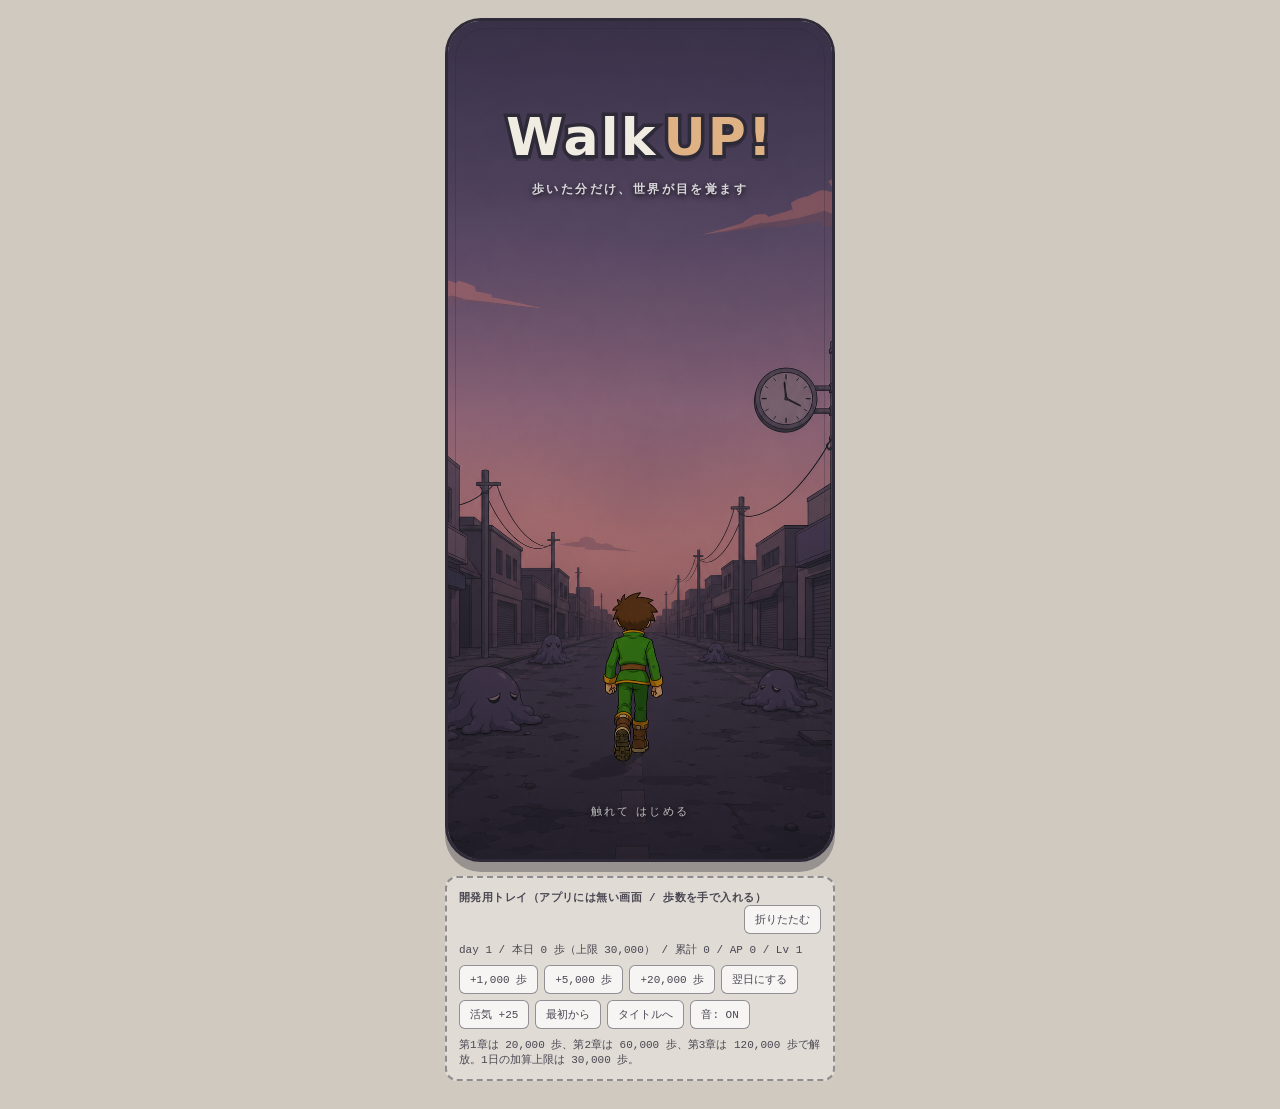
==== commit c842a166: "feat: 道標・溶けた跡・靴底・木札・章の扉3枚・タイトル画面を絵で作った 生成5回。小物は一覧画にまとめて回数を抑えた（2×2で1回）。  小物（prop_signpost / prop_pudd" ====
--- a/web/index.html
+++ b/web/index.html
@@ -34,6 +34,7 @@
     <button data-act="next-day">翌日にする</button>
     <button data-act="vitality">活気 +25</button>
     <button data-act="reset">最初から</button>
+    <button data-act="title">タイトルへ</button>
     <button data-act="sound">音: ON</button>
   </div>
   <div class="tray-hint">第1章は 20,000 歩、第2章は 60,000 歩、第3章は 120,000 歩で解放。1日の加算上限は 30,000 歩。</div>
--- a/web/style.css
+++ b/web/style.css
@@ -353,6 +353,23 @@
 .tile.accent .v { color: var(--accent); }
 .tile-row { display: flex; gap: 10px; margin-top: 12px; }
 
+/* 増減の吹き出し。**数字が変わった事実を、変わった場所の隣で言う。**
+   別の場所に通知を出すと、どの数が動いたのか目で追えない。 */
+.delta-pop {
+  position: absolute; right: 6px; top: 4px;
+  font-size: 13px; font-weight: 800; font-variant-numeric: tabular-nums;
+  pointer-events: none;
+  animation: delta-rise .9s cubic-bezier(.2, .8, .3, 1) both;
+}
+.delta-pop.up { color: var(--vigor); }
+.delta-pop.down { color: var(--danger); }
+@keyframes delta-rise {
+  0% { transform: translateY(6px) scale(.8); opacity: 0; }
+  20% { transform: translateY(0) scale(1.15); opacity: 1; }
+  70% { transform: translateY(-6px) scale(1); opacity: 1; }
+  100% { transform: translateY(-16px) scale(1); opacity: 0; }
+}
+
 /* ゲージ。**線の無い細いバーは OS 標準の部品にしか見えない。**
    輪郭線を引き、内側に目盛りを刻む。 */
 .meter {
@@ -559,6 +576,9 @@
   color: #fff;
 }
 .pill.vigor { color: #E2B486; border-color: rgba(226, 180, 134, .85); }
+/* 増減の吹き出しを札の上に出すため。 */
+.pill { position: relative; }
+.pill .delta-pop { right: -2px; top: -14px; text-shadow: 0 1px 3px rgba(0,0,0,.8); }
 
 /* 道標の標。**カードにしない。** 世界に落ちている物として、絵の上に置く。 */
 .marker {
@@ -694,6 +714,17 @@
 .sat:active .disc { transform: translateY(var(--depth)); box-shadow: 0 0 0 rgba(0,0,0,.5); }
 .sat .lb { font-size: 10px; font-weight: 800; letter-spacing: .06em; text-shadow: 0 1px 3px rgba(0,0,0,.8); }
 .sat.on .disc { background: var(--vigor); }
+.sat .disc { position: relative; }
+/* 「いま出来ることがある」印。**数を出さない。**
+   何件あるかではなく、行く理由があるかどうかだけ伝わればいい。 */
+.sat .dot {
+  position: absolute; top: -1px; right: -1px;
+  width: 13px; height: 13px; border-radius: 50%;
+  background: var(--vigor);
+  border: var(--stroke) solid var(--ink);
+  animation: dot-breathe 1.8s ease-in-out infinite alternate;
+}
+@keyframes dot-breathe { from { transform: scale(.85); } to { transform: scale(1.1); } }
 
 /* 世界の上に置く主ボタン。塗りは暖色にして、唯一の「進む」手にする。 */
 .btn.go {
@@ -702,6 +733,118 @@
   box-shadow: 0 var(--depth) 0 var(--ink);
   letter-spacing: .1em;
 }
+
+/* ------------------------------------------------------------------ */
+/* 6b. タイトル                                                        */
+/* ------------------------------------------------------------------ */
+
+.title { background: #0b0a0e; }
+.title .title-art {
+  position: absolute; inset: 0;
+  background-size: cover; background-position: center bottom;
+  /* ごく僅かに引く。止まった世界を、止まった画で出さない。 */
+  animation: title-drift 20s ease-in-out infinite alternate;
+}
+@keyframes title-drift { from { transform: scale(1.04); } to { transform: scale(1); } }
+.title .title-veil {
+  position: absolute; inset: 0;
+  background: linear-gradient(to bottom, rgba(10,9,13,.34) 0%, rgba(10,9,13,0) 46%, rgba(10,9,13,.5) 100%);
+}
+.title .title-inner {
+  position: absolute; inset: 0; z-index: 2;
+  display: flex; flex-direction: column; align-items: center;
+  padding: 86px 24px 40px;
+}
+
+/* 題字。**生成に文字を描かせず、ここで組む。**
+   白抜きに太いインクの縁取りと硬い落ち影を重ね、看板として立てる。 */
+.title-mark {
+  display: flex; align-items: baseline; gap: .12em;
+  font-size: 52px; font-weight: 800; letter-spacing: .04em;
+  color: #F4EFE4;
+  -webkit-text-stroke: 7px #2E2A38;
+  paint-order: stroke fill;
+  text-shadow: 0 6px 0 rgba(46, 42, 56, .55);
+  animation: title-in 1s cubic-bezier(.2, .9, .3, 1) both;
+}
+.title-mark .tu { color: #E2B486; }
+@keyframes title-in {
+  from { opacity: 0; transform: translateY(-14px) scale(1.06); }
+  to { opacity: 1; transform: translateY(0) scale(1); }
+}
+.title-sub {
+  margin-top: 14px;
+  font-size: 12px; font-weight: 800; letter-spacing: .2em;
+  color: rgba(255,255,255,.82);
+  text-shadow: 0 2px 6px rgba(0,0,0,.9);
+  animation: door-fade 1s ease-out .45s both;
+}
+.title-hint {
+  font-size: 11px; letter-spacing: .2em; color: rgba(255,255,255,.72);
+  text-shadow: 0 2px 6px rgba(0,0,0,.9);
+  animation: hint-fade 1.8s ease-in-out infinite alternate;
+}
+
+/* ------------------------------------------------------------------ */
+/* 6c. 章の扉                                                          */
+/* ------------------------------------------------------------------ */
+
+/* **章の解放を数字だけで伝えない。**
+   「第2章が解放されました」は進捗通知であって、新しい土地に着いたことではない。
+   絵を全面に出し、名前は木札に載せ、世界の側の一行を送る。 */
+.door { background: #100e14; }
+.door .door-inner {
+  position: absolute; inset: 0; z-index: 2;
+  display: flex; flex-direction: column; align-items: center;
+  justify-content: center;
+  padding: 40px 20px 34px;
+  color: #fff;
+}
+/* 図版の額。線と硬い影で囲い、頁に貼られた図として見せる。 */
+.door-frame {
+  width: 100%; aspect-ratio: 16 / 9;
+  margin-top: 26px;
+  border: var(--stroke) solid rgba(232, 228, 220, .55);
+  box-shadow: 0 4px 0 rgba(0, 0, 0, .55);
+  overflow: hidden;
+  animation: door-fade 1.1s ease-out .35s both;
+}
+.door-art {
+  width: 100%; height: 100%;
+  background-size: cover; background-position: center;
+  /* ゆっくり寄る。静止画を静止させたまま出すと、ただの1枚絵になる。 */
+  animation: door-push 11s ease-out both;
+}
+@keyframes door-push { from { transform: scale(1.07); } to { transform: scale(1); } }
+.door-no {
+  font-size: 11px; font-weight: 800; letter-spacing: .42em;
+  color: rgba(255,255,255,.7);
+  text-shadow: 0 2px 5px rgba(0,0,0,.9);
+  animation: door-fade .9s ease-out both;
+}
+/* 地名は木札に載せる。夜色の札より、その世界に落ちている物の方が強い。 */
+.door-plaque { position: relative; margin-top: 12px; animation: door-fade 1s ease-out .2s both; }
+.door-plaque img { width: 250px; display: block; filter: drop-shadow(0 6px 10px rgba(0,0,0,.6)); }
+.door-name {
+  position: absolute; inset: 0;
+  display: grid; place-items: center;
+  font-size: 19px; font-weight: 800; letter-spacing: .12em;
+  color: #2A2530;
+  text-shadow: 0 1px 0 rgba(255,255,255,.28);
+}
+.door-line {
+  margin-top: 26px;
+  max-width: 300px; min-height: 3.4em;
+  text-align: center;
+  font-size: 14px; line-height: 1.95;
+  text-shadow: 0 2px 6px rgba(0,0,0,.95);
+}
+.door-hint {
+  margin-top: 30px;
+  font-size: 10px; letter-spacing: .16em; color: rgba(255,255,255,.5);
+  animation: hint-fade 2s ease-in-out infinite alternate;
+}
+@keyframes door-fade { from { opacity: 0; transform: translateY(8px); } to { opacity: 1; transform: translateY(0); } }
 
 /* ------------------------------------------------------------------ */
 /* 7. 討伐 — 地図                                                      */
@@ -899,15 +1042,17 @@
 .fighter.melted img { transform: scale(1.25, .12); transform-origin: bottom center; opacity: 0; transition: transform .55s ease-in, opacity .55s ease-in; }
 .fighter.melted::after { opacity: 0; transition: opacity .5s ease-in; }
 
+/* 溶けた跡。**CSS の楕円をやめて描いた絵にした。**
+   消えた場所に何か残らないと、ただ消えたように見える。 */
 .puddle {
-  position: absolute; bottom: 12px; left: 50%; z-index: 0;
-  width: 40px; height: 8px; margin-left: -20px;
-  background: rgba(95, 91, 118, .55);
-  border-radius: 50%;
+  position: absolute; bottom: 4px; left: 50%; z-index: 0;
+  width: 60px; margin-left: -30px;
   opacity: 0;
-  transition: width .9s ease-out, height .9s ease-out, margin .9s ease-out, opacity .9s ease-out;
-}
-.fighter.melted .puddle { opacity: 1; width: 150px; height: 22px; margin-left: -75px; }
+  transform: scale(.35);
+  transform-origin: center bottom;
+  transition: transform .9s cubic-bezier(.2, .9, .3, 1), opacity .8s ease-out;
+}
+.fighter.melted .puddle { opacity: .9; transform: scale(2.6); }
 
 /* ダメージ数値は立ち絵の**上端**に出す。中央だと顔に重なり、被弾フラッシュと
    合わさって頭が欠けたように見える。 */
@@ -939,20 +1084,18 @@
   from { transform: translate(0, 0) scale(.4); opacity: 1; }
   to { transform: translate(var(--dx), var(--dy)) scale(1.5); opacity: 0; }
 }
+/* 靴底の跡。**描いた絵を置く。** 角丸矩形に溝を2本引いただけでは厚底に見えない。
+   踏み抜いた瞬間に地面に残り、すぐ薄れる。 */
 .puff .sole {
-  position: absolute; left: -17px; bottom: 0;
-  width: 34px; height: 46px; border-radius: 15px;
-  background: rgba(140, 140, 140, .75);
+  position: absolute; left: -22px; bottom: -6px;
+  width: 44px;
   transform: rotate(-12deg);
-  animation: sole-fade .32s ease-out both;
-}
-.puff .sole::before, .puff .sole::after {
-  content: ""; position: absolute; left: 16%; width: 68%; height: 3px;
-  background: rgba(232, 228, 220, .6);
-}
-.puff .sole::before { top: 34%; }
-.puff .sole::after { top: 58%; }
-@keyframes sole-fade { from { opacity: .9; transform: rotate(-12deg) scale(.9); } to { opacity: 0; transform: rotate(-12deg) scale(1.1); } }
+  animation: sole-fade .34s ease-out both;
+}
+@keyframes sole-fade {
+  from { opacity: .95; transform: rotate(-12deg) scale(.85); }
+  to { opacity: 0; transform: rotate(-12deg) scale(1.15); }
+}
 
 .battle .hit-flash { position: absolute; inset: 0; background: var(--danger); opacity: 0; pointer-events: none; transition: opacity .18s ease-out; }
 
@@ -1153,19 +1296,106 @@
 /* 12. 装備                                                            */
 /* ------------------------------------------------------------------ */
 
-.equip-item { display: flex; flex-direction: column; gap: 10px; padding: 6px 0; }
-.equip-item + .equip-item { border-top: 1px dashed rgba(46, 42, 56, .25); padding-top: 12px; }
-.equip-item .ename { font-size: 14px; font-weight: 800; }
-.equip-item .plus { font-size: 12px; font-weight: 800; color: var(--vigor); }
+/* ── 装備は「一覧」ではなく「人形」で見せる ──
+ *
+ * §4.1 のとおり戦闘は自動なので、**ここがこの作品で唯一の意思決定**。
+ * 持ち物を行で並べると倉庫の在庫表になり、「誰に何を着けているか」が消える。
+ * 主人公を中央に置き、枠をその体の位置に配る。
+ * **武器は靴なので、枠は足元に置く。** 手元に置いた時点で設定と噛み合わなくなる。 */
+.doll {
+  position: relative;
+  height: 258px;
+  flex: none;
+  border: var(--stroke) solid var(--ink);
+  border-radius: var(--round);
+  background: var(--card);
+  box-shadow: 0 var(--depth) 0 rgba(46, 42, 56, .22);
+  /* **切り取らない。** 枠の名札は縁の外へ少し出る。 */
+  overflow: visible;
+}
+.doll::after {
+  content: ""; position: absolute; inset: 5px;
+  border: 1px dashed rgba(46, 42, 56, .18);
+  border-radius: 13px; pointer-events: none;
+}
+.doll .figure {
+  position: absolute; left: 50%; bottom: 52px;
+  width: 132px; margin-left: -66px;
+  filter: drop-shadow(0 3px 0 rgba(46, 42, 56, .28));
+}
+.doll .floor {
+  position: absolute; left: 50%; bottom: 54px;
+  width: 104px; height: 14px; margin-left: -52px;
+  background: radial-gradient(ellipse at center, rgba(46,42,56,.28), rgba(46,42,56,0) 70%);
+}
+
+.slot {
+  position: absolute;
+  width: 58px; height: 58px; margin: -29px 0 0 -29px;
+  display: grid; place-items: center;
+  background: var(--card);
+  border: var(--stroke) solid var(--ink);
+  border-radius: var(--round-s);
+  box-shadow: 0 2px 0 rgba(46, 42, 56, .45);
+  color: var(--accent);
+  transition: transform .08s ease-out, box-shadow .08s ease-out;
+}
+.slot:active { transform: translateY(2px); box-shadow: 0 0 0; }
+/* 空きは点線。**枠ごと消さない。** 消すと、そこに着けられることが分からない。 */
+.slot.empty { border-style: dashed; color: rgba(46, 42, 56, .3); background: transparent; box-shadow: none; }
+/* 選んでいる枠。下の持ち物一覧がどれの話かを示す。 */
+.slot.sel { border-width: 3px; box-shadow: 0 2px 0 rgba(46,42,56,.45), 0 0 0 3px var(--card), 0 0 0 5px var(--ink); }
+.slot .lv {
+  position: absolute; right: -6px; top: -6px;
+  min-width: 20px; height: 20px; padding: 0 5px;
+  border-radius: 999px;
+  background: var(--vigor); color: #fff;
+  border: var(--stroke) solid var(--ink);
+  display: grid; place-items: center;
+  font-size: 10px; font-weight: 800;
+}
+.slot .tag {
+  position: absolute; bottom: -9px; left: 50%; transform: translateX(-50%);
+  padding: 1px 7px 2px; white-space: nowrap;
+  background: var(--ink); color: var(--paper);
+  border-radius: 3px 8px 3px 8px;
+  font-size: 9px; font-weight: 800; letter-spacing: .08em;
+}
+
+/* 持ち物。1件を「札」として組み、判断に要る数だけ添える。 */
+.gear { display: flex; gap: 10px; align-items: flex-start; padding: 10px 0; }
+.gear + .gear { border-top: 1px dashed rgba(46, 42, 56, .25); }
+.gear .face {
+  flex: none; width: 46px; height: 46px;
+  display: grid; place-items: center;
+  border: var(--stroke) solid var(--ink); border-radius: var(--round-s);
+  background: var(--paper); color: var(--accent);
+  overflow: hidden;
+}
+/* 持ち物の絵。**枠に合わせて縮める。** 生成物は 1024 角なので、
+   そのまま置くと枠を突き破る。 */
+.item-art { object-fit: contain; }
+.gear.on .face { background: var(--accent-fill); color: #fff; }
+.gear .name { font-size: 14px; font-weight: 800; }
+.gear .name b { color: var(--vigor); font-size: 12px; margin-left: 2px; }
+.gear .stat { font-size: 12px; color: var(--text-soft); font-variant-numeric: tabular-nums; }
+/* **差分は「装備すると何がどう変わるか」だけ出す。** 総合力の点数は出さない。 */
+.gear .delta { font-size: 12px; font-weight: 800; font-variant-numeric: tabular-nums; }
+.gear .delta .up { color: var(--vigor); }
+.gear .delta .down { color: var(--danger); }
+.gear .acts { margin-left: auto; display: flex; flex-direction: column; gap: 6px; align-items: flex-end; }
 
 /* 強化段階は数字ではなく**目盛り**で出す。あと何段階かが一目で分かる。 */
-.pips { display: flex; gap: 4px; }
+.pips { display: flex; gap: 4px; margin-top: 6px; }
 .pips i {
-  width: 15px; height: 11px;
+  width: 15px; height: 10px;
   border: var(--stroke) solid var(--ink); border-radius: 3px;
   background: transparent;
 }
 .pips i.on { background: var(--vigor); }
+
+/* 足りない時は「押せない」ではなく「あと幾つ足りない」を出す。 */
+.chip.short { color: var(--text-soft); border-color: rgba(46,42,56,.45); box-shadow: none; }
 
 /* ------------------------------------------------------------------ */
 /* 13. 道標・パス                                                      */
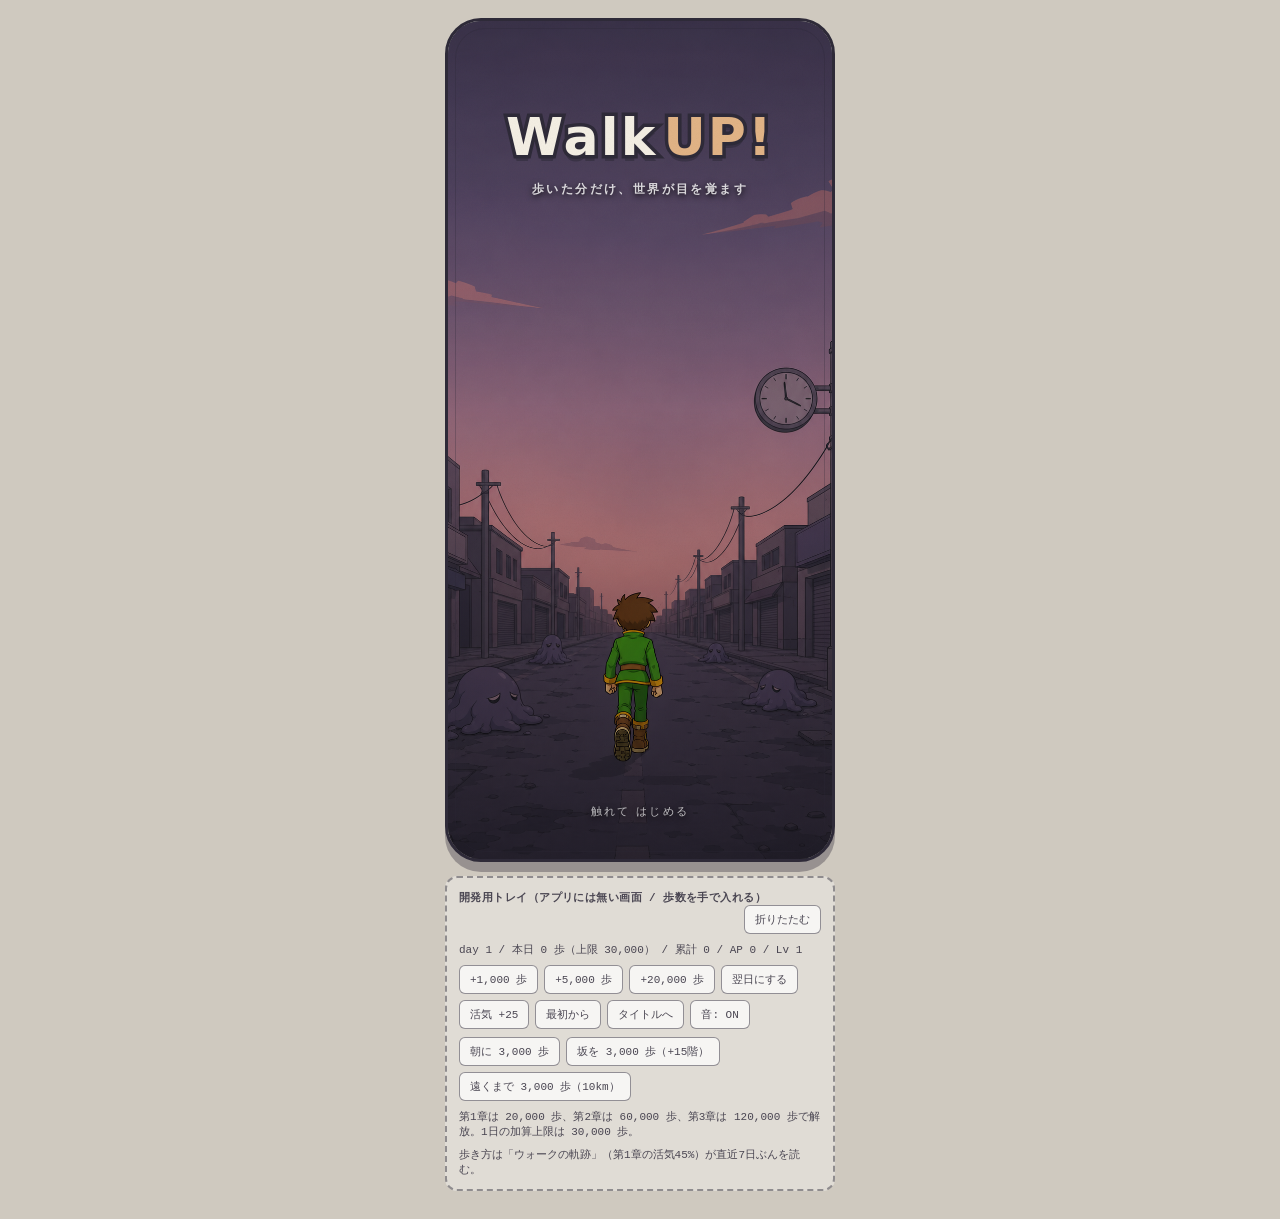
==== commit 36cdb0f2: "feat: 活気の節目に物語の場面を置き、3つの施設を建てた 物語を道標から引く読み物ではなく、進行に紐づけた場面で見せる形にした。 背骨は「街の人々を起こしていく」。人々が起きると街が活気を取り戻し" ====
--- a/web/index.html
+++ b/web/index.html
@@ -37,7 +37,15 @@
     <button data-act="title">タイトルへ</button>
     <button data-act="sound">音: ON</button>
   </div>
+  <!-- 歩き方（§6.2）。ブラウザには歩行データが無いので手で入れる。
+       本編ではヘルスケアの 時間帯別歩数・階数・距離 から導く。 -->
+  <div class="tray-row">
+    <button data-how="morning">朝に 3,000 歩</button>
+    <button data-how="hill">坂を 3,000 歩（+15階）</button>
+    <button data-how="far">遠くまで 3,000 歩（10km）</button>
+  </div>
   <div class="tray-hint">第1章は 20,000 歩、第2章は 60,000 歩、第3章は 120,000 歩で解放。1日の加算上限は 30,000 歩。</div>
+  <div class="tray-hint">歩き方は「ウォークの軌跡」（第1章の活気45%）が直近7日ぶんを読む。</div>
 </div>
 
 <script src="data.js"></script>
--- a/web/style.css
+++ b/web/style.css
@@ -67,6 +67,11 @@
 body {
   font-family: var(--font);
   color: var(--text);
+  /* 日本語の詰め。**約物（、。・）の前後は既定だと空きすぎる。**
+     `palt` を入れるだけで一行が締まり、字間の設計が効くようになる。 */
+  font-feature-settings: "palt" 1;
+  /* 行末の禁則を厳密に。小書き文字や長音が行頭に落ちるのを防ぐ。 */
+  line-break: strict;
   background: #CFC9BF;
   display: flex;
   flex-direction: column;
@@ -319,6 +324,16 @@
 .chip:active { transform: translateY(2px); box-shadow: 0 0 0 var(--ink); }
 .chip.on { background: var(--accent-fill); color: #fff; }
 .chip[disabled] { opacity: .45; pointer-events: none; }
+
+/* **見た目を変えずに当たり判定だけ広げる。**
+   小さな札は 33px 程度しかなく、指では外す。44px を最低線として確保する
+   （見えている枠を大きくすると意匠が崩れるので、透明な判定だけを重ねる）。 */
+.chip, .round-button, .arrow { position: relative; }
+.chip::before, .round-button::before, .arrow::before {
+  content: ""; position: absolute; left: 50%; top: 50%;
+  width: max(100%, 44px); height: max(100%, 44px);
+  transform: translate(-50%, -50%);
+}
 
 /* ------------------------------------------------------------------ */
 /* 5. 数値とゲージ                                                     */
@@ -629,15 +644,17 @@
 
 /* 主人公が立つ場。**画面の中で一番広い面積を絵に渡す。** */
 .stage { flex: 1; position: relative; min-height: 0; }
+/* 立ち絵は余白を切り落としてあるので、**下端がそのまま足の位置**になる。
+   余白付きの正方形を置くと、接地の影が足より下にずれて浮いて見える。 */
 .stage .hero {
   position: absolute; left: 50%; bottom: 0;
-  width: 196px; margin-left: -98px;
+  height: 172px; width: auto; margin-left: -28px;
   filter: drop-shadow(0 4px 3px rgba(0,0,0,.5));
 }
 .stage .ground {
-  position: absolute; left: 50%; bottom: 4px;
-  width: 150px; height: 22px; margin-left: -75px;
-  background: radial-gradient(ellipse at center, rgba(0,0,0,.6), rgba(0,0,0,0) 70%);
+  position: absolute; left: 50%; bottom: -2px;
+  width: 120px; height: 20px; margin-left: -60px;
+  background: radial-gradient(ellipse at center, rgba(0,0,0,.62), rgba(0,0,0,0) 70%);
 }
 
 /* 次の標的。**帯（リボン）で出す。** 四角い箱に入れると予定表に戻る。 */
@@ -670,14 +687,21 @@
 
 /* 今日の歩数。**この作品の心臓なので、専用の計器を与える。** */
 .stepbar {
-  display: flex; align-items: center; gap: 10px;
-  padding: 9px 13px;
+  display: block;
+  padding: 9px 13px 10px;
   margin-bottom: 12px;
 }
 .stepbar .k { font-size: 10px; font-weight: 800; letter-spacing: .12em; color: rgba(255,255,255,.65); flex: none; }
 .stepbar .v { font-size: 19px; font-weight: 800; font-variant-numeric: tabular-nums; line-height: 1; }
 .stepbar .cap { font-size: 10px; color: rgba(255,255,255,.5); font-variant-numeric: tabular-nums; }
-.stepbar .meter { flex: 1; height: 12px; border-color: rgba(232,228,220,.75); background: rgba(255,255,255,.12); }
+.stepbar .meter { flex: 1; height: 13px; border-color: rgba(232,228,220,.75); background: rgba(255,255,255,.12); }
+.stepbar .to-ap {
+  flex: none; font-size: 11px; color: rgba(255,255,255,.72);
+  display: inline-flex; align-items: center; gap: 2px;
+}
+.stepbar .to-ap b { font-size: 14px; font-weight: 800; font-variant-numeric: tabular-nums; color: #E2B486; }
+/* **単位は数値より小さく落とす。** 同じ大きさで並べると、どちらが主かが決まらない。 */
+.stepbar small, .tile small, .caption small { font-size: .78em; opacity: .8; margin-left: 1px; }
 
 /* レベルが上がった日だけ出す判。**毎回出すと祝いの意味が消える。** */
 @keyframes stamp {
@@ -692,19 +716,25 @@
   font-size: 10px; font-weight: 800; letter-spacing: .08em;
   animation: stamp .32s cubic-bezier(.2, 1.6, .4, 1) both;
 }
-.stepbar .meter::after { background: repeating-linear-gradient(to right, rgba(255,255,255,.28) 0 1px, transparent 1px 10%); }
+/* **目盛りは飾りではなく単位。** 太い刻みが 5,000歩、細い刻みが 1,000歩＝活力1。
+   等分しただけの目盛りは模様でしかなく、読んでも何も分からない。 */
+.meter.ticked::after {
+  background:
+    repeating-linear-gradient(to right, rgba(255,255,255,.55) 0 1px, transparent 1px calc(100% / 6)),
+    repeating-linear-gradient(to right, rgba(255,255,255,.2) 0 1px, transparent 1px calc(100% / 30));
+}
 
 /* 行動の並び。**同じ幅のボタンを縦に積まない。**
    主となる一手を大きく、残りを丸い衛星として並べる。 */
 .dock { display: flex; flex-direction: column; gap: 10px; }
-.satellites { display: flex; gap: 10px; justify-content: space-between; }
+.satellites { display: flex; gap: 8px; justify-content: space-between; }
 .sat {
   flex: 1;
   display: flex; flex-direction: column; align-items: center; gap: 4px;
   color: #fff;
 }
 .sat .disc {
-  width: 54px; height: 54px; border-radius: 50%;
+  width: 48px; height: 48px; border-radius: 50%;
   display: grid; place-items: center;
   background: rgba(18, 16, 24, .66);
   border: var(--stroke) solid rgba(232, 228, 220, .82);
@@ -786,6 +816,41 @@
 }
 
 /* ------------------------------------------------------------------ */
+/* 6b-2. 初回の導入（権限の説明）                                       */
+/* ------------------------------------------------------------------ */
+
+/* **「アクセスを許可してください」だけでは通らない。**
+   何のために読むのか、読んだ数がどこへ行くのかを、世界の言葉で先に言う。 */
+.intro { background: #17151d; }
+.intro .intro-inner {
+  position: absolute; inset: 0; z-index: 2;
+  display: flex; flex-direction: column; align-items: center;
+  padding: 40px 24px 34px;
+}
+.intro-hero { height: 150px; width: auto; filter: drop-shadow(0 4px 3px rgba(0,0,0,.6)); }
+.intro-copy { margin-top: 18px; text-align: center; color: #fff; }
+.intro-copy .l1 { font-size: 15px; font-weight: 800; line-height: 1.8; text-shadow: 0 2px 6px rgba(0,0,0,.9); }
+.intro-copy .l2 { margin-top: 6px; font-size: 13px; line-height: 1.8; color: rgba(255,255,255,.82); text-shadow: 0 2px 6px rgba(0,0,0,.9); }
+
+/* 箇条。**点を打たない。** 印を打つと約款に見える。 */
+.intro-note {
+  margin-top: 22px; width: 100%;
+  display: flex; flex-direction: column; gap: 12px;
+}
+.intro-row {
+  padding: 11px 13px;
+  background: rgba(18, 16, 24, .6);
+  border: var(--stroke) solid rgba(232, 228, 220, .5);
+  border-radius: var(--round-s);
+}
+.ir-title { font-size: 12px; font-weight: 800; letter-spacing: .06em; color: #E2B486; }
+.ir-body { margin-top: 3px; font-size: 11px; line-height: 1.7; color: rgba(255,255,255,.78); }
+.intro .btn.go { margin-top: auto; }
+
+/* 完結。残っているものを並べて、復興へ渡す。 */
+.ending-left { margin-top: 20px; width: 100%; display: flex; flex-direction: column; align-items: center; }
+
+/* ------------------------------------------------------------------ */
 /* 6c. 章の扉                                                          */
 /* ------------------------------------------------------------------ */
 
@@ -847,6 +912,162 @@
 @keyframes door-fade { from { opacity: 0; transform: translateY(8px); } to { opacity: 1; transform: translateY(0); } }
 
 /* ------------------------------------------------------------------ */
+/* 6b. 場面（チュートリアル・物語）                                     */
+/* ------------------------------------------------------------------ */
+
+/* **地はその街のアートのまま。** 紙面に切り替えると読み物になり、
+   「その場所で起きていること」ではなくなる。文字だけを夜の札に載せる。 */
+.scene .world-inner { padding-bottom: 22px; }
+
+/* 立ち絵は向かい合わせる。主人公は右へ歩く絵なので左に置く（戦闘と同じ並び）。
+   **余白は立ち絵の上だけに置く。** 上下で挟むと画面の真ん中に浮き、
+   背景に描かれた道より高い位置に立つので、宙に浮いて見える。 */
+.scene-stage {
+  display: flex; align-items: flex-end; justify-content: center;
+  gap: 34px; width: 100%;
+}
+.scene-hero { height: 168px; width: auto; filter: drop-shadow(0 5px 4px rgba(0,0,0,.65)); }
+.scene-foe {
+  height: 132px; width: auto; max-width: 168px; object-fit: contain;
+  filter: drop-shadow(0 5px 4px rgba(0,0,0,.65));
+  animation-delay: .7s;
+}
+
+/* 歩いた分を見せる一拍。**数と紋章を同じ瞬間に動かす。** */
+.scene-gain {
+  display: flex; align-items: center; justify-content: center; gap: 16px;
+  margin-top: 20px;
+}
+.scene-steps { display: flex; align-items: baseline; gap: 3px; color: #fff; text-shadow: 0 2px 6px rgba(0,0,0,.9); }
+.scene-steps .num { font-size: 30px; font-weight: 800; font-variant-numeric: tabular-nums; letter-spacing: .02em; }
+.scene-steps .unit { font-size: .78em; opacity: .8; }
+/* 位が上がった瞬間だけ跳ねる。常に動いていると、上がったことが読めない。 */
+.crest.level-up { animation: crest-up .5s cubic-bezier(.2,1.5,.4,1); }
+@keyframes crest-up {
+  0% { transform: scale(1); }
+  45% { transform: scale(1.22); }
+  100% { transform: scale(1); }
+}
+
+.scene-text {
+  margin-top: 18px; padding: 15px 17px;
+  width: 100%;
+  min-height: 5.6em;
+  font-size: 13.5px; line-height: 1.95;
+}
+.scene-text p + p { margin-top: 4px; }
+.scene-hint {
+  margin-top: 12px; text-align: center;
+  font-size: 10px; letter-spacing: .16em; color: rgba(255,255,255,.5);
+  animation: hint-fade 2s ease-in-out infinite alternate;
+}
+/* 送り終わるまで場所だけ空けておく。出た瞬間に他が動くと、読んでいる行がずれる。 */
+.scene-go { margin-top: 12px; }
+
+/* 施設が開いた札。**読み終えてから**出す（規則は ui.js の reveal に書いてある）。 */
+.scene-open {
+  display: flex; align-items: center; gap: 11px;
+  margin-top: 10px; padding: 11px 13px;
+  background: rgba(154, 111, 74, .82);
+  border: var(--stroke) solid rgba(232, 228, 220, .9);
+  border-radius: var(--round);
+  box-shadow: 0 var(--depth) 0 rgba(0, 0, 0, .45);
+  color: #fff; font-size: 12.5px; line-height: 1.6;
+  animation: open-in .42s cubic-bezier(.2, 1.4, .4, 1) both;
+}
+.scene-open .disc {
+  width: 34px; height: 34px; flex: none;
+  display: flex; align-items: center; justify-content: center;
+  background: rgba(18, 16, 24, .45); border-radius: 50%;
+}
+.scene-open .lead { opacity: .82; font-size: 11.5px; }
+@keyframes open-in { from { opacity: 0; transform: translateY(10px) scale(.96); } to { opacity: 1; transform: none; } }
+
+/* ------------------------------------------------------------------ */
+/* 7b. 施設（§6.2）                                                     */
+/* ------------------------------------------------------------------ */
+
+/* 施設は地図の上に建つ。**標（ノード）とは形を変える。**
+   同じ丸だと「もう一つの敵」に見え、押す前に何かが分からない。 */
+.pin.facility {
+  width: 46px; height: 46px;
+  border-radius: 12px 4px 12px 4px;
+  background: rgba(154, 111, 74, .92);
+  border-color: rgba(232, 228, 220, .92);
+  color: #fff;
+}
+.pin.facility .fname {
+  position: absolute; left: 50%; top: 100%;
+  transform: translateX(-50%); margin-top: 5px;
+  white-space: nowrap;
+  font-size: 9.5px; font-weight: 800; letter-spacing: .08em;
+  color: #fff; text-shadow: 0 1px 3px rgba(0, 0, 0, .9);
+}
+
+/* ウォークの軌跡 — 直近7日の歩き方 */
+.trace-row {
+  display: flex; align-items: baseline; gap: 8px;
+  padding: 7px 0;
+  border-bottom: 1px dashed rgba(46, 42, 56, .18);
+  font-size: 12px;
+}
+.trace-row:last-child { border-bottom: 0; }
+.trace-row .tn { font-weight: 800; min-width: 5.2em; }
+.trace-row .tv { flex: 1; font-variant-numeric: tabular-nums; color: var(--text-soft); }
+.trace-row .tg { font-size: 10.5px; color: var(--text-soft); }
+/* 届いた行だけ色を持たせる。**全部同じ濃さだと、どれが効いているか読めない。** */
+.trace-row.ok .tn, .trace-row.ok .tv { color: var(--vigor); }
+.trace-row.ok .tg { color: var(--vigor); font-weight: 800; }
+
+.mark-row { display: flex; flex-wrap: wrap; gap: 7px; margin-top: 10px; }
+.mark {
+  display: inline-flex; flex-direction: column; gap: 1px;
+  padding: 6px 10px;
+  background: var(--paper);
+  border: var(--stroke) solid var(--ink);
+  border-radius: 10px 3px 10px 3px;
+  font-size: 11.5px; font-weight: 800;
+}
+.mark i { font-style: normal; font-size: 10px; color: var(--vigor); }
+
+/* 市 — 交換 */
+.trade.short { opacity: .62; }
+.trade-item { display: inline-flex; flex-direction: column; align-items: center; gap: 2px; font-size: 11px; }
+.trade-item b { font-size: 15px; font-variant-numeric: tabular-nums; }
+.trade-item i { font-style: normal; font-size: 9.5px; color: var(--text-soft); }
+.arrow-to { font-size: 17px; color: var(--vigor); font-weight: 800; }
+
+/* 掲示板 — 貼り紙。**一覧の行にしない。** 紙が1枚貼ってある形に留める。 */
+.note {
+  position: relative;
+  padding: 16px 14px 14px;
+  background: #F3EFE4;
+  border: var(--stroke) solid var(--ink);
+  /* 四隅を不揃いにして、切った紙に見せる。定規で引いた角丸は UI 部品の顔。 */
+  border-radius: 3px 14px 4px 12px;
+  box-shadow: 0 var(--depth) 0 rgba(46, 42, 56, .28);
+  transform: rotate(-.7deg);
+}
+.note:nth-child(2) { transform: rotate(.9deg); }
+.note.done { opacity: .55; }
+.note-pin {
+  position: absolute; left: 50%; top: -7px; transform: translateX(-50%);
+  width: 13px; height: 13px; border-radius: 50%;
+  background: var(--danger);
+  border: 2px solid var(--ink);
+  box-shadow: 0 2px 0 rgba(46, 42, 56, .3);
+}
+.note-head {
+  text-align: center; font-size: 12.5px; font-weight: 800; letter-spacing: .05em;
+  padding-bottom: 8px; border-bottom: 1px dashed rgba(46, 42, 56, .28);
+}
+.note .face {
+  width: 42px; height: 42px; flex: none;
+  display: flex; align-items: center; justify-content: center;
+}
+.note .face img { max-width: 100%; max-height: 100%; object-fit: contain; }
+
+/* ------------------------------------------------------------------ */
 /* 7. 討伐 — 地図                                                      */
 /* ------------------------------------------------------------------ */
 
@@ -886,7 +1107,17 @@
 }
 .pin.boss { width: 74px; height: 74px; margin: -37px 0 0 -37px; border-width: 3px; }
 .pin.boss img { width: 60px; height: 60px; }
-.pin.sel { border-color: #fff; transform: scale(1.08); }
+/* 選んだ標。**跳ねてから収まる。** 枠の色が変わるだけだと、選んだ手応えが返らない。 */
+@keyframes pin-pick {
+  0% { transform: scale(1); }
+  45% { transform: scale(1.22); }
+  100% { transform: scale(1.08); }
+}
+.pin.sel { border-color: #fff; transform: scale(1.08); animation: pin-pick .3s cubic-bezier(.2, 1.4, .4, 1) both; }
+
+/* 選んだ標の札も、差し替わったことが分かるように滑り込ませる。 */
+@keyframes sel-in { from { opacity: 0; transform: translateX(-12px); } to { opacity: 1; transform: translateX(0); } }
+.selection { animation: sel-in .24s cubic-bezier(.2, .9, .3, 1) both; }
 .pin .stamp {
   position: absolute; right: -4px; bottom: -4px;
   width: 22px; height: 22px; border-radius: 50%;
@@ -1319,14 +1550,14 @@
   border-radius: 13px; pointer-events: none;
 }
 .doll .figure {
+  position: absolute; left: 50%; bottom: 56px;
+  height: 150px; width: auto; margin-left: -24px;
+  filter: drop-shadow(0 3px 0 rgba(46, 42, 56, .28));
+}
+.doll .floor {
   position: absolute; left: 50%; bottom: 52px;
-  width: 132px; margin-left: -66px;
-  filter: drop-shadow(0 3px 0 rgba(46, 42, 56, .28));
-}
-.doll .floor {
-  position: absolute; left: 50%; bottom: 54px;
-  width: 104px; height: 14px; margin-left: -52px;
-  background: radial-gradient(ellipse at center, rgba(46,42,56,.28), rgba(46,42,56,0) 70%);
+  width: 96px; height: 14px; margin-left: -48px;
+  background: radial-gradient(ellipse at center, rgba(46,42,56,.3), rgba(46,42,56,0) 70%);
 }
 
 .slot {
@@ -1374,7 +1605,17 @@
 }
 /* 持ち物の絵。**枠に合わせて縮める。** 生成物は 1024 角なので、
    そのまま置くと枠を突き破る。 */
-.item-art { object-fit: contain; }
+/* 絵と記号を同じ枠に重ね、絵が読めなかった時だけ記号に入れ替える。
+   **絵の有無で寸法が変わらないこと。** 変わると並びが崩れて、欠けが二重に目立つ。 */
+.item-art {
+  position: relative; flex: none;
+  display: inline-flex; align-items: center; justify-content: center;
+  vertical-align: middle;
+}
+.item-art img { width: 100%; height: 100%; object-fit: contain; }
+.item-art .art-fallback { display: none; opacity: .5; }
+.item-art.no-art img { display: none; }
+.item-art.no-art .art-fallback { display: inline-flex; }
 .gear.on .face { background: var(--accent-fill); color: #fff; }
 .gear .name { font-size: 14px; font-weight: 800; }
 .gear .name b { color: var(--vigor); font-size: 12px; margin-left: 2px; }
@@ -1436,6 +1677,66 @@
   animation: hint-fade 2s ease-in-out infinite alternate;
 }
 @keyframes hint-fade { from { opacity: .35; } to { opacity: .9; } }
+
+/* ── 設定 ──
+ * **標準の Form を使わない。** 開いた瞬間に iOS の灰色のリストが出れば、
+ * それまで作った世界は一枚で消える。迷わせない責任は部品の出自ではなく、
+ * 行の構造と言葉が負う。並びと余白は標準に合わせ、部品だけ自前にする。 */
+.set-row {
+  display: flex; align-items: center; gap: 12px;
+  padding: 11px 0;
+}
+.set-row + .set-row { border-top: 1px dashed rgba(46, 42, 56, .22); }
+.set-row > :first-child { flex: 1; min-width: 0; }
+.set-label { font-size: 14px; font-weight: 700; }
+.set-control { flex: none; }
+
+/* 二択。iOS の SegmentedControl と同じ動きで、意匠だけ自前。 */
+.segment {
+  display: inline-flex;
+  border: var(--stroke) solid var(--ink);
+  border-radius: var(--round-s);
+  overflow: hidden;
+  box-shadow: 0 2px 0 rgba(46, 42, 56, .5);
+}
+.segment .seg {
+  padding: 7px 11px;
+  font-size: 11px; font-weight: 800;
+  background: var(--card); color: var(--ink);
+}
+.segment .seg + .seg { border-left: var(--stroke) solid var(--ink); }
+.segment .seg.on { background: var(--accent-fill); color: #fff; }
+
+/* 入切。丸い玉が動く。 */
+.switch {
+  width: 52px; height: 30px; border-radius: 999px;
+  border: var(--stroke) solid var(--ink);
+  background: rgba(46, 42, 56, .12);
+  position: relative;
+  transition: background .18s ease-out;
+}
+.switch i {
+  position: absolute; top: 2px; left: 2px;
+  width: 22px; height: 22px; border-radius: 50%;
+  background: var(--card);
+  border: var(--stroke) solid var(--ink);
+  transition: transform .18s cubic-bezier(.3, 1.4, .5, 1);
+}
+.switch.on { background: var(--vigor); }
+.switch.on i { transform: translateX(22px); }
+
+/* 直近7日。**数だけの一覧にしない。** 棒を添えると、歩いた日と歩かなかった日が形で分かる。 */
+.days { display: flex; flex-direction: column; gap: 8px; }
+.day-row { display: flex; align-items: center; gap: 9px; }
+.day-name { flex: none; width: 46px; font-size: 11px; color: var(--text-soft); }
+.day-bar {
+  flex: 1; height: 10px;
+  border: var(--stroke) solid var(--ink); border-radius: 999px;
+  background: rgba(95, 91, 118, .12);
+  overflow: hidden;
+}
+.day-bar i { display: block; height: 100%; background: var(--accent); }
+.day-num { flex: none; width: 62px; text-align: right; font-size: 12px; }
 
 .pass-hero { text-align: center; display: flex; flex-direction: column; gap: 8px; align-items: center; }
 .pass-price { font-size: 30px; font-weight: 800; font-variant-numeric: tabular-nums; }
